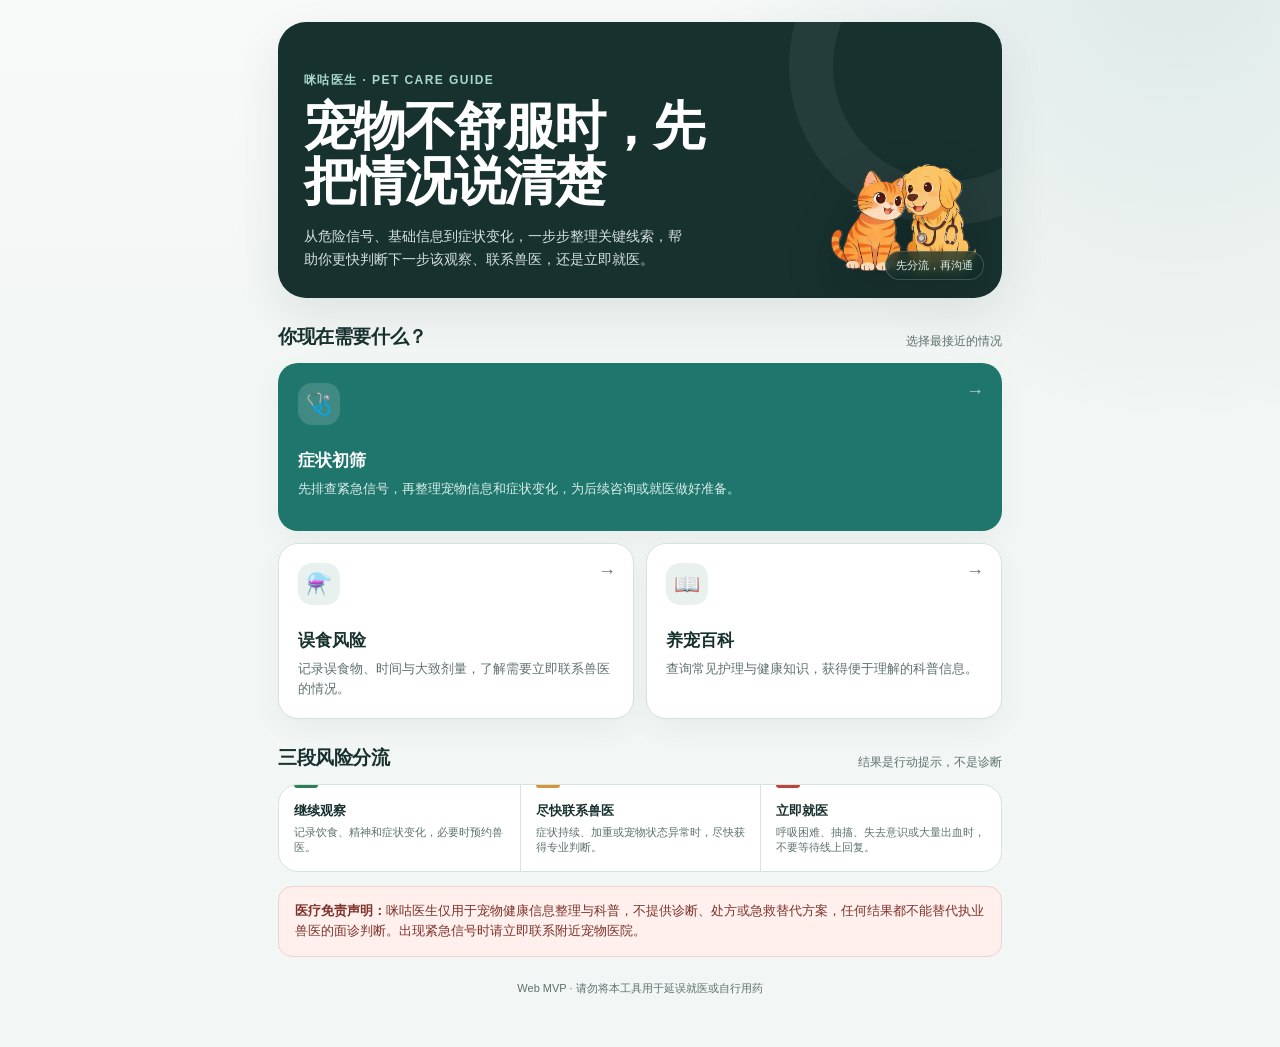
==== index.html @ e14e90c8 "feat: polish pet health web MVP" ====
<!doctype html>
<html lang="zh-CN">
<head>
  <meta charset="utf-8">
  <meta name="viewport" content="width=device-width, initial-scale=1, viewport-fit=cover">
  <meta name="theme-color" content="#17312f">
  <meta name="description" content="咪咕医生宠物健康 Web MVP：帮助宠物主人整理症状、识别危险信号并准备就医信息。">
  <title>咪咕医生｜宠物健康初筛助手</title>
  <link rel="stylesheet" href="assets/styles.css">
</head>
<body>
  <main class="app-shell">
    <section class="hero" aria-labelledby="home-title">
      <div class="hero-copy">
        <p class="eyebrow">咪咕医生 · PET CARE GUIDE</p>
        <h1 id="home-title">宠物不舒服时，先把情况说清楚</h1>
        <p class="hero-text">从危险信号、基础信息到症状变化，一步步整理关键线索，帮助你更快判断下一步该观察、联系兽医，还是立即就医。</p>
      </div>
      <img class="hero-visual" src="home.png" alt="戴着听诊器的宠物医生插画">
      <span class="hero-note">先分流，再沟通</span>
    </section>

    <section class="section-block" aria-labelledby="action-title">
      <div class="section-heading">
        <h2 id="action-title">你现在需要什么？</h2>
        <p>选择最接近的情况</p>
      </div>
      <div class="action-grid">
        <a class="action-card primary" href="consult.html">
          <span class="action-arrow" aria-hidden="true">→</span>
          <span class="action-icon" aria-hidden="true">🩺</span>
          <h3>症状初筛</h3>
          <p>先排查紧急信号，再整理宠物信息和症状变化，为后续咨询或就医做好准备。</p>
        </a>
        <a class="action-card" href="toxin.html">
          <span class="action-arrow" aria-hidden="true">→</span>
          <span class="action-icon" aria-hidden="true">⚗️</span>
          <h3>误食风险</h3>
          <p>记录误食物、时间与大致剂量，了解需要立即联系兽医的情况。</p>
        </a>
        <a class="action-card" href="wiki.html">
          <span class="action-arrow" aria-hidden="true">→</span>
          <span class="action-icon" aria-hidden="true">📖</span>
          <h3>养宠百科</h3>
          <p>查询常见护理与健康知识，获得便于理解的科普信息。</p>
        </a>
      </div>
    </section>

    <section class="section-block" aria-labelledby="triage-title">
      <div class="section-heading">
        <h2 id="triage-title">三段风险分流</h2>
        <p>结果是行动提示，不是诊断</p>
      </div>
      <div class="triage-ribbon">
        <div class="triage-state">
          <strong>继续观察</strong>
          <span>记录饮食、精神和症状变化，必要时预约兽医。</span>
        </div>
        <div class="triage-state">
          <strong>尽快联系兽医</strong>
          <span>症状持续、加重或宠物状态异常时，尽快获得专业判断。</span>
        </div>
        <div class="triage-state">
          <strong>立即就医</strong>
          <span>呼吸困难、抽搐、失去意识或大量出血时，不要等待线上回复。</span>
        </div>
      </div>
      <div class="safety-note" role="note">
        <strong>医疗免责声明：</strong>咪咕医生仅用于宠物健康信息整理与科普，不提供诊断、处方或急救替代方案，任何结果都不能替代执业兽医的面诊判断。出现紧急信号时请立即联系附近宠物医院。
      </div>
    </section>

    <p class="footer-note">Web MVP · 请勿将本工具用于延误就医或自行用药</p>
  </main>
</body>
</html>
---- assets/styles.css ----
:root {
  color-scheme: light;
  --canvas: #f2f6f4;
  --surface: #ffffff;
  --surface-muted: #e8f1ed;
  --ink: #17312f;
  --ink-soft: #5f716e;
  --line: #d7e2de;
  --brand: #1f766d;
  --brand-dark: #14574f;
  --brand-soft: #dcece7;
  --amber: #d79536;
  --amber-soft: #fff3dc;
  --danger: #bd4438;
  --danger-soft: #fff0ed;
  --success: #2f7c58;
  --success-soft: #eaf5ef;
  --shadow: 0 18px 48px rgba(23, 49, 47, 0.09);
  --radius-xl: 28px;
  --radius-lg: 20px;
  --radius-md: 14px;
  --safe-bottom: max(18px, env(safe-area-inset-bottom));
  font-family: Inter, ui-sans-serif, -apple-system, BlinkMacSystemFont, "PingFang SC",
    "Microsoft YaHei", sans-serif;
}

* {
  box-sizing: border-box;
}

html {
  background: var(--canvas);
  color: var(--ink);
  -webkit-text-size-adjust: 100%;
}

body {
  margin: 0;
  min-height: 100vh;
  background:
    radial-gradient(circle at 92% -6%, rgba(31, 118, 109, 0.13), transparent 30%),
    linear-gradient(180deg, #f8faf9 0, var(--canvas) 34%, var(--canvas) 100%);
}

button,
input,
select,
textarea {
  font: inherit;
}

button,
a {
  -webkit-tap-highlight-color: transparent;
}

a {
  color: inherit;
}

button:focus-visible,
a:focus-visible,
input:focus-visible,
select:focus-visible,
textarea:focus-visible {
  outline: 3px solid rgba(31, 118, 109, 0.25);
  outline-offset: 3px;
}

.app-shell {
  width: min(100%, 760px);
  min-height: 100vh;
  margin: 0 auto;
  padding: 22px 18px calc(32px + var(--safe-bottom));
}

.app-shell.with-composer {
  padding-bottom: 116px;
}

.topbar {
  min-height: 48px;
  display: flex;
  align-items: center;
  gap: 12px;
  margin-bottom: 22px;
}

.topbar-main {
  min-width: 0;
  flex: 1;
}

.topbar h1 {
  margin: 0;
  font-size: clamp(21px, 4.5vw, 28px);
  line-height: 1.15;
  letter-spacing: -0.02em;
}

.topbar p {
  margin: 4px 0 0;
  color: var(--ink-soft);
  font-size: 13px;
}

.back-link {
  width: 42px;
  height: 42px;
  flex: 0 0 auto;
  display: grid;
  place-items: center;
  border: 1px solid var(--line);
  border-radius: 50%;
  background: rgba(255, 255, 255, 0.82);
  color: var(--ink);
  text-decoration: none;
  font-size: 20px;
  box-shadow: 0 8px 20px rgba(23, 49, 47, 0.06);
}

.brand-mark {
  display: inline-flex;
  align-items: center;
  gap: 9px;
  font-weight: 800;
  color: var(--brand-dark);
}

.brand-mark::before {
  content: "M";
  width: 34px;
  height: 34px;
  display: grid;
  place-items: center;
  border-radius: 11px 11px 17px 11px;
  background: var(--brand);
  color: white;
  font-family: ui-serif, "Songti SC", serif;
  font-size: 18px;
  box-shadow: 0 9px 18px rgba(31, 118, 109, 0.22);
}

.hero {
  position: relative;
  overflow: hidden;
  display: grid;
  grid-template-columns: minmax(0, 1fr) 140px;
  gap: 14px;
  align-items: end;
  min-height: 276px;
  padding: 27px 26px;
  border-radius: var(--radius-xl);
  background: var(--ink);
  color: white;
  box-shadow: var(--shadow);
}

.hero::after {
  content: "";
  position: absolute;
  width: 230px;
  height: 230px;
  right: -105px;
  top: -115px;
  border-radius: 50%;
  border: 44px solid rgba(255, 255, 255, 0.055);
}

.hero-copy {
  position: relative;
  z-index: 1;
}

.eyebrow {
  margin: 0 0 10px;
  color: #a9d7cd;
  font-size: 12px;
  font-weight: 800;
  letter-spacing: 0.12em;
  text-transform: uppercase;
}

.hero h1 {
  max-width: 420px;
  margin: 0;
  font-family: ui-serif, "Songti SC", "STSong", serif;
  font-size: clamp(34px, 8vw, 52px);
  font-weight: 700;
  line-height: 1.06;
  letter-spacing: -0.04em;
}

.hero-text {
  max-width: 390px;
  margin: 16px 0 0;
  color: #d5e2df;
  font-size: 14px;
  line-height: 1.65;
}

.hero-visual {
  position: relative;
  z-index: 1;
  align-self: end;
  justify-self: end;
  width: min(145px, 34vw);
  filter: drop-shadow(0 18px 24px rgba(0, 0, 0, 0.18));
}

.hero-note {
  position: absolute;
  z-index: 2;
  right: 18px;
  bottom: 18px;
  padding: 6px 10px;
  border: 1px solid rgba(255, 255, 255, 0.19);
  border-radius: 999px;
  background: rgba(12, 43, 39, 0.72);
  color: #d9ebe6;
  font-size: 11px;
  backdrop-filter: blur(8px);
}

.section-block {
  margin-top: 26px;
}

.section-heading {
  display: flex;
  align-items: end;
  justify-content: space-between;
  gap: 16px;
  margin-bottom: 13px;
}

.section-heading h2 {
  margin: 0;
  font-size: 19px;
  letter-spacing: -0.02em;
}

.section-heading p {
  margin: 0;
  color: var(--ink-soft);
  font-size: 12px;
}

.action-grid {
  display: grid;
  grid-template-columns: repeat(2, minmax(0, 1fr));
  gap: 12px;
}

.action-card {
  position: relative;
  min-height: 154px;
  display: flex;
  flex-direction: column;
  padding: 19px;
  border: 1px solid var(--line);
  border-radius: var(--radius-lg);
  background: var(--surface);
  color: var(--ink);
  text-decoration: none;
  box-shadow: 0 10px 30px rgba(23, 49, 47, 0.045);
  transition: transform 180ms ease, border-color 180ms ease, box-shadow 180ms ease;
}

.action-card.primary {
  grid-column: 1 / -1;
  min-height: 168px;
  background: var(--brand);
  color: white;
  border-color: transparent;
}

.action-card:hover {
  transform: translateY(-3px);
  border-color: #a8c4bc;
  box-shadow: 0 17px 38px rgba(23, 49, 47, 0.09);
}

.action-icon {
  width: 42px;
  height: 42px;
  display: grid;
  place-items: center;
  margin-bottom: 24px;
  border-radius: 14px;
  background: var(--surface-muted);
  font-size: 21px;
}

.primary .action-icon {
  background: rgba(255, 255, 255, 0.15);
}

.action-card h3 {
  margin: 0;
  font-size: 17px;
}

.action-card p {
  margin: 7px 0 0;
  color: var(--ink-soft);
  font-size: 13px;
  line-height: 1.52;
}

.primary p {
  color: #dceee9;
}

.action-arrow {
  position: absolute;
  right: 17px;
  top: 17px;
  font-size: 18px;
  opacity: 0.66;
}

.triage-ribbon {
  display: grid;
  grid-template-columns: repeat(3, 1fr);
  overflow: hidden;
  border: 1px solid var(--line);
  border-radius: var(--radius-lg);
  background: var(--surface);
}

.triage-state {
  position: relative;
  padding: 17px 15px 16px;
}

.triage-state + .triage-state {
  border-left: 1px solid var(--line);
}

.triage-state::before {
  content: "";
  position: absolute;
  left: 15px;
  top: 0;
  width: 24px;
  height: 3px;
  border-radius: 0 0 3px 3px;
  background: var(--success);
}

.triage-state:nth-child(2)::before {
  background: var(--amber);
}

.triage-state:nth-child(3)::before {
  background: var(--danger);
}

.triage-state strong,
.triage-state span {
  display: block;
}

.triage-state strong {
  font-size: 13px;
}

.triage-state span {
  margin-top: 5px;
  color: var(--ink-soft);
  font-size: 11px;
  line-height: 1.4;
}

.safety-note,
.info-note,
.error-state {
  padding: 14px 16px;
  border-radius: var(--radius-md);
  font-size: 13px;
  line-height: 1.55;
}

.safety-note {
  margin-top: 14px;
  border: 1px solid #f0d1cc;
  background: var(--danger-soft);
  color: #7e322a;
}

.info-note {
  border: 1px solid #d2e4de;
  background: var(--brand-soft);
  color: var(--brand-dark);
}

.error-state {
  border: 1px solid #f0d1cc;
  background: var(--danger-soft);
  color: #7e322a;
}

.page-card {
  padding: 20px;
  border: 1px solid var(--line);
  border-radius: var(--radius-lg);
  background: var(--surface);
  box-shadow: 0 12px 34px rgba(23, 49, 47, 0.05);
}

.page-card + .page-card {
  margin-top: 14px;
}

.page-card h2,
.page-card h3 {
  margin: 0;
  letter-spacing: -0.01em;
}

.page-card h2 {
  font-size: 18px;
}

.page-card h3 {
  font-size: 16px;
}

.card-intro {
  margin: 7px 0 18px;
  color: var(--ink-soft);
  font-size: 13px;
  line-height: 1.55;
}

.stepper {
  display: grid;
  grid-template-columns: repeat(3, 1fr);
  gap: 8px;
  margin-bottom: 18px;
}

.step-item {
  padding: 10px 8px;
  border-radius: 12px;
  background: #e8eeec;
  color: var(--ink-soft);
  text-align: center;
  font-size: 12px;
  font-weight: 700;
}

.step-item.active {
  background: var(--brand);
  color: white;
}

.form-step[hidden] {
  display: none;
}

.field-grid {
  display: grid;
  grid-template-columns: repeat(2, minmax(0, 1fr));
  gap: 13px;
}

.field-grid .full {
  grid-column: 1 / -1;
}

.field {
  min-width: 0;
}

.field label,
.field legend {
  display: block;
  margin: 0 0 7px;
  color: var(--ink);
  font-size: 13px;
  font-weight: 700;
}

.field small {
  display: block;
  margin-top: 6px;
  color: var(--ink-soft);
  font-size: 11px;
}

.field input,
.field select,
.field textarea {
  width: 100%;
  min-height: 46px;
  padding: 11px 12px;
  border: 1px solid #c9d7d2;
  border-radius: 12px;
  background: #fbfcfc;
  color: var(--ink);
  outline: none;
  transition: border-color 150ms ease, box-shadow 150ms ease, background 150ms ease;
}

.field textarea {
  min-height: 92px;
  resize: vertical;
  line-height: 1.55;
}

.field input:focus,
.field select:focus,
.field textarea:focus {
  border-color: var(--brand);
  background: white;
  box-shadow: 0 0 0 4px rgba(31, 118, 109, 0.09);
}

.check-list {
  display: grid;
  gap: 9px;
}

.check-item {
  display: flex;
  align-items: flex-start;
  gap: 10px;
  padding: 11px 12px;
  border: 1px solid var(--line);
  border-radius: 12px;
  background: #fbfcfc;
  font-size: 13px;
  line-height: 1.45;
}

.check-item input {
  width: 18px;
  height: 18px;
  margin: 0;
  accent-color: var(--danger);
}

.button-row {
  display: flex;
  gap: 10px;
  margin-top: 18px;
}

.button,
.button-secondary,
.button-danger {
  min-height: 48px;
  display: inline-flex;
  align-items: center;
  justify-content: center;
  gap: 8px;
  padding: 12px 18px;
  border-radius: 13px;
  border: 0;
  font-weight: 800;
  text-decoration: none;
  cursor: pointer;
}

.button {
  flex: 1;
  background: var(--brand);
  color: white;
  box-shadow: 0 10px 24px rgba(31, 118, 109, 0.17);
}

.button:hover {
  background: var(--brand-dark);
}

.button-secondary {
  background: var(--surface-muted);
  color: var(--brand-dark);
}

.button-danger {
  width: 100%;
  background: var(--danger);
  color: white;
  box-shadow: 0 10px 24px rgba(189, 68, 56, 0.18);
}

.button:disabled,
.button-danger:disabled {
  cursor: not-allowed;
  opacity: 0.58;
  box-shadow: none;
}

.summary-list {
  display: grid;
  gap: 8px;
  margin: 14px 0 0;
}

.summary-row {
  display: grid;
  grid-template-columns: 86px 1fr;
  gap: 12px;
  padding-bottom: 8px;
  border-bottom: 1px solid #edf1ef;
  font-size: 13px;
}

.summary-row span:first-child {
  color: var(--ink-soft);
}

.chat-stack {
  display: flex;
  flex-direction: column;
  gap: 13px;
}

.message {
  max-width: min(86%, 610px);
  padding: 13px 15px;
  border-radius: 17px;
  font-size: 14px;
  line-height: 1.62;
  white-space: pre-wrap;
}

.message.user {
  align-self: flex-end;
  border-bottom-right-radius: 5px;
  background: var(--brand);
  color: white;
}

.message.ai {
  align-self: flex-start;
  border: 1px solid var(--line);
  border-bottom-left-radius: 5px;
  background: var(--surface);
  color: var(--ink);
}

.message.loading {
  color: var(--ink-soft);
}

.message.loading::after {
  content: "";
  animation: loading-dots 1.2s steps(3, end) infinite;
}

@keyframes loading-dots {
  0% { content: ""; }
  33% { content: "."; }
  66% { content: ".."; }
  100% { content: "..."; }
}

.question-form {
  align-self: stretch;
  padding: 18px;
  border: 1px solid var(--line);
  border-radius: var(--radius-lg);
  background: var(--surface);
}

.question-form .field + .field {
  margin-top: 13px;
}

.result-grid {
  display: grid;
  gap: 11px;
}

.result-card {
  padding: 15px 16px;
  border: 1px solid var(--line);
  border-radius: var(--radius-md);
  background: var(--surface);
  font-size: 14px;
  line-height: 1.58;
}

.result-card strong {
  display: block;
  margin-bottom: 4px;
}

.risk-high {
  border-color: #e9b6af;
  background: var(--danger-soft);
}

.risk-mid {
  border-color: #f1d39f;
  background: var(--amber-soft);
}

.risk-low {
  border-color: #b9dcc8;
  background: var(--success-soft);
}

.composer {
  position: fixed;
  z-index: 20;
  left: 50%;
  bottom: 0;
  width: min(100%, 760px);
  transform: translateX(-50%);
  display: flex;
  gap: 9px;
  padding: 12px 18px var(--safe-bottom);
  border-top: 1px solid rgba(215, 226, 222, 0.9);
  background: rgba(242, 246, 244, 0.92);
  backdrop-filter: blur(14px);
}

.composer input {
  flex: 1;
  min-width: 0;
  min-height: 48px;
  padding: 11px 15px;
  border: 1px solid #c7d5d0;
  border-radius: 15px;
  background: white;
  color: var(--ink);
  outline: none;
}

.composer button {
  min-width: 78px;
  min-height: 48px;
  border: 0;
  border-radius: 15px;
  background: var(--brand);
  color: white;
  font-weight: 800;
  cursor: pointer;
}

.quick-prompts {
  display: flex;
  flex-wrap: wrap;
  gap: 8px;
  margin-bottom: 15px;
}

.quick-prompt {
  padding: 8px 11px;
  border: 1px solid var(--line);
  border-radius: 999px;
  background: var(--surface);
  color: var(--brand-dark);
  font-size: 12px;
  cursor: pointer;
}

.emergency-panel {
  padding: 22px;
  border: 1px solid #e8b0a9;
  border-radius: var(--radius-xl);
  background: var(--danger-soft);
  color: #682c26;
  text-align: left;
}

.emergency-panel .signal {
  display: inline-flex;
  align-items: center;
  gap: 8px;
  padding: 7px 11px;
  border-radius: 999px;
  background: rgba(189, 68, 56, 0.1);
  color: var(--danger);
  font-size: 12px;
  font-weight: 800;
}

.emergency-panel h1 {
  margin: 15px 0 8px;
  font-family: ui-serif, "Songti SC", serif;
  font-size: clamp(28px, 7vw, 40px);
  line-height: 1.15;
}

.emergency-panel p {
  margin: 0;
  font-size: 14px;
  line-height: 1.65;
}

.symptom-list {
  display: grid;
  gap: 8px;
  margin: 18px 0;
}

.symptom-chip {
  padding: 10px 12px;
  border-radius: 11px;
  background: white;
  font-size: 13px;
  font-weight: 700;
}

.footer-note {
  margin: 23px 0 0;
  color: var(--ink-soft);
  text-align: center;
  font-size: 11px;
  line-height: 1.55;
}

.visually-hidden {
  position: absolute !important;
  width: 1px !important;
  height: 1px !important;
  padding: 0 !important;
  margin: -1px !important;
  overflow: hidden !important;
  clip: rect(0, 0, 0, 0) !important;
  white-space: nowrap !important;
  border: 0 !important;
}

@media (max-width: 560px) {
  .app-shell {
    padding-inline: 14px;
  }

  .hero {
    grid-template-columns: minmax(0, 1fr) 112px;
    min-height: 255px;
    padding: 23px 21px;
  }

  .hero-text {
    font-size: 13px;
  }

  .action-grid {
    grid-template-columns: 1fr;
  }

  .action-card.primary {
    grid-column: auto;
  }

  .action-card {
    min-height: 142px;
  }

  .triage-ribbon {
    grid-template-columns: 1fr;
  }

  .triage-state + .triage-state {
    border-top: 1px solid var(--line);
    border-left: 0;
  }

  .field-grid {
    grid-template-columns: 1fr;
  }

  .field-grid .full {
    grid-column: auto;
  }

  .button-row {
    flex-direction: column-reverse;
  }

  .button-secondary {
    width: 100%;
  }

  .summary-row {
    grid-template-columns: 74px 1fr;
  }
}

@media (prefers-reduced-motion: reduce) {
  *,
  *::before,
  *::after {
    scroll-behavior: auto !important;
    animation-duration: 0.01ms !important;
    animation-iteration-count: 1 !important;
    transition-duration: 0.01ms !important;
  }
}
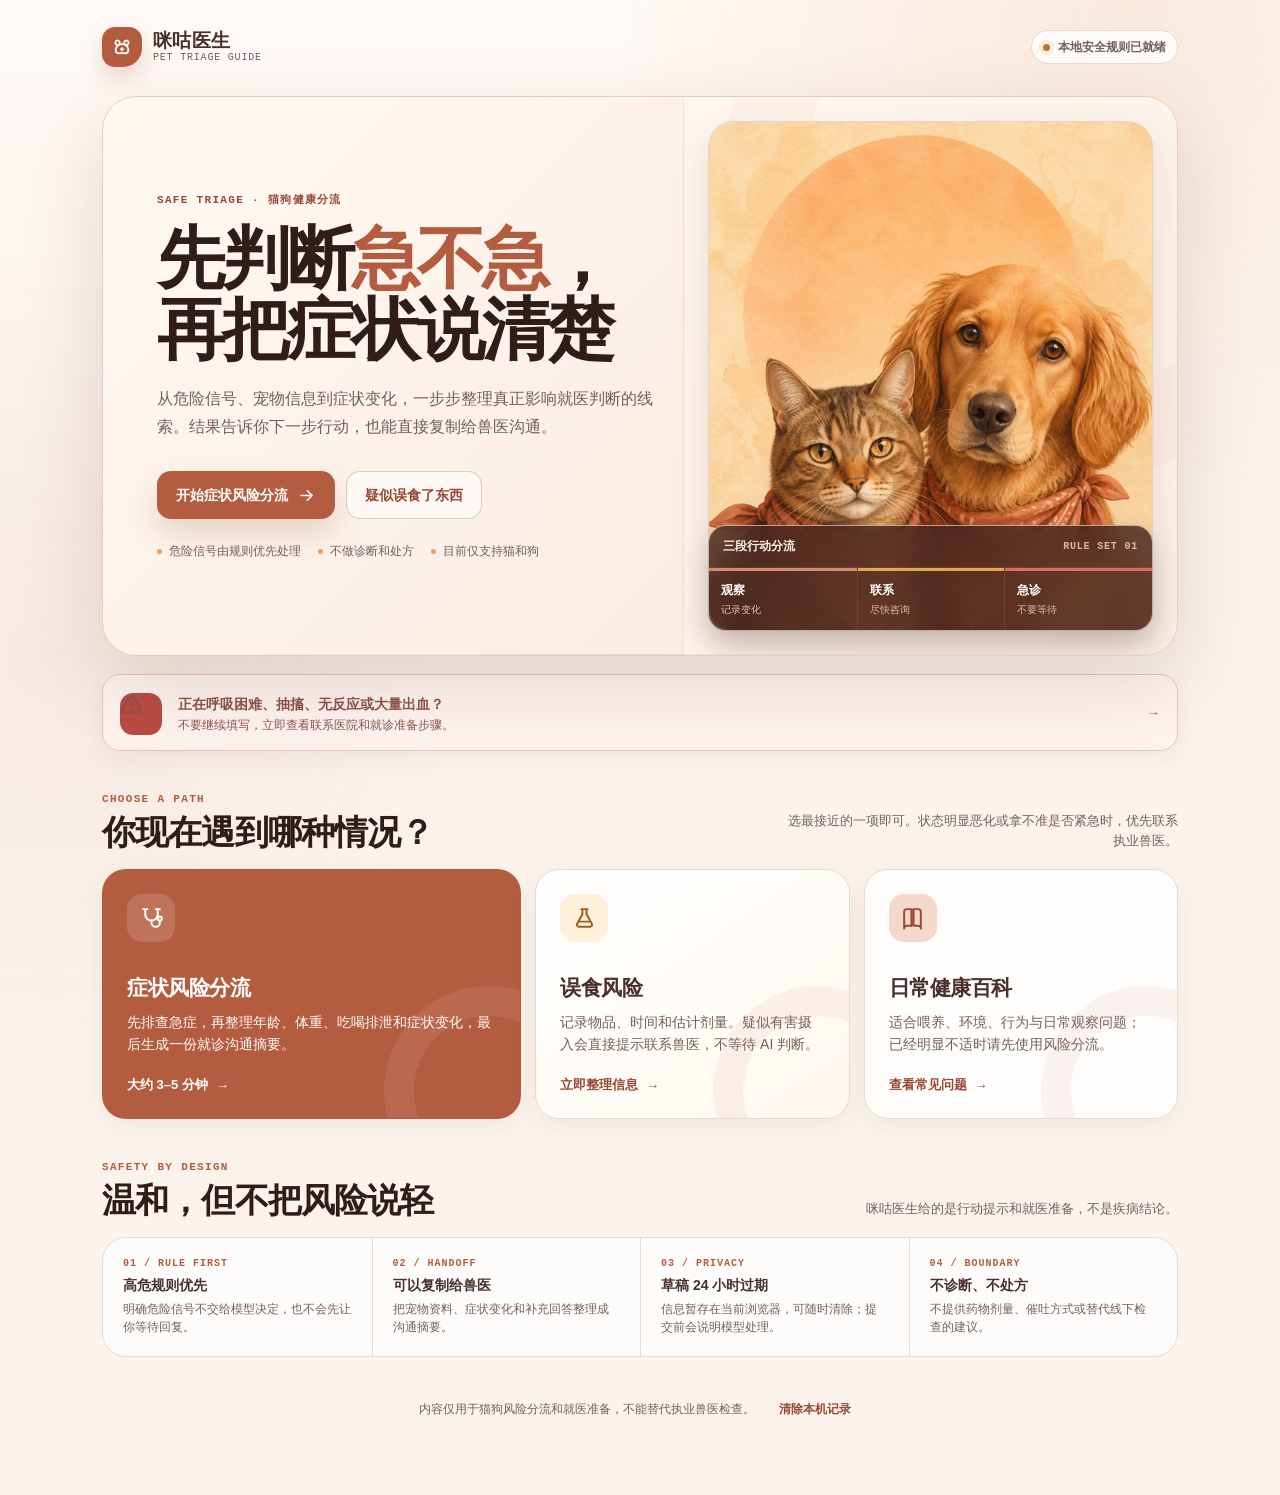
==== commit 8347dd73: "feat: 完善咪咕医生暖色分流体验" ====
--- a/index.html
+++ b/index.html
@@ -3,75 +3,131 @@
 <head>
   <meta charset="utf-8">
   <meta name="viewport" content="width=device-width, initial-scale=1, viewport-fit=cover">
-  <meta name="theme-color" content="#17312f">
-  <meta name="description" content="咪咕医生宠物健康 Web MVP：帮助宠物主人整理症状、识别危险信号并准备就医信息。">
-  <title>咪咕医生｜宠物健康初筛助手</title>
-  <link rel="stylesheet" href="assets/styles.css">
+  <meta name="theme-color" content="#fbf3ec">
+  <meta name="description" content="咪咕医生帮助猫狗主人先识别危险信号，再整理症状与误食信息，生成可复制给兽医的就诊沟通摘要。">
+  <title>咪咕医生｜宠物健康风险分流</title>
+  <link rel="icon" href="favicon.svg" type="image/svg+xml">
+  <link rel="stylesheet" href="assets/styles.css?v=20260828">
 </head>
 <body>
-  <main class="app-shell">
-    <section class="hero" aria-labelledby="home-title">
-      <div class="hero-copy">
-        <p class="eyebrow">咪咕医生 · PET CARE GUIDE</p>
-        <h1 id="home-title">宠物不舒服时，先把情况说清楚</h1>
-        <p class="hero-text">从危险信号、基础信息到症状变化，一步步整理关键线索，帮助你更快判断下一步该观察、联系兽医，还是立即就医。</p>
+  <main class="app-shell home-shell">
+    <header class="site-header">
+      <a class="wordmark" href="index.html" aria-label="咪咕医生首页">
+        <span class="brand-symbol" aria-hidden="true">
+          <svg viewBox="0 0 24 24" fill="none" stroke="currentColor" stroke-width="1.8" stroke-linecap="round" stroke-linejoin="round">
+            <path d="M7.2 10.2c-1.5-.6-2.2-2.2-1.6-3.5.5-1.2 1.8-1.7 3-.9 1.1.7 1.4 2.5.6 3.7"/>
+            <path d="M16.8 10.2c1.5-.6 2.2-2.2 1.6-3.5-.5-1.2-1.8-1.7-3-.9-1.1.7-1.4 2.5-.6 3.7"/>
+            <path d="M12 9.2c-3.4 0-6.4 2.5-6.4 5.5 0 2.1 1.6 3.6 3.7 3.6 1.1 0 1.8-.5 2.7-.5s1.6.5 2.7.5c2.1 0 3.7-1.5 3.7-3.6 0-3-3-5.5-6.4-5.5Z"/>
+            <path d="M12 13.1v2.2M10.9 14.2h2.2"/>
+          </svg>
+        </span>
+        <span class="wordmark-copy"><strong>咪咕医生</strong><span>PET TRIAGE GUIDE</span></span>
+      </a>
+      <span class="service-badge" data-service-status><span data-service-label>正在检查服务</span></span>
+    </header>
+
+    <section class="home-hero" aria-labelledby="home-title">
+      <div class="hero-content">
+        <p class="hero-kicker">SAFE TRIAGE · 猫狗健康分流</p>
+        <h1 class="hero-title" id="home-title">先判断<em>急不急</em>，再把症状说清楚</h1>
+        <p class="hero-lead">从危险信号、宠物信息到症状变化，一步步整理真正影响就医判断的线索。结果告诉你下一步行动，也能直接复制给兽医沟通。</p>
+        <div class="hero-actions">
+          <a class="button button-light" href="consult.html">
+            开始症状风险分流
+            <svg viewBox="0 0 24 24" fill="none" stroke="currentColor" stroke-width="2" stroke-linecap="round" stroke-linejoin="round" aria-hidden="true"><path d="M5 12h14M13 6l6 6-6 6"/></svg>
+          </a>
+          <a class="button-outline" href="toxin.html">疑似误食了东西</a>
+        </div>
+        <div class="hero-proof" aria-label="产品安全边界">
+          <span>危险信号由规则优先处理</span>
+          <span>不做诊断和处方</span>
+          <span>目前仅支持猫和狗</span>
+        </div>
       </div>
-      <img class="hero-visual" src="home.png" alt="戴着听诊器的宠物医生插画">
-      <span class="hero-note">先分流，再沟通</span>
+
+      <div class="hero-panel">
+        <figure class="hero-art">
+          <img class="hero-image" src="assets/pets-warm-v1.jpg" width="600" height="900" alt="暖色手绘风的猫和狗安静地并肩坐着">
+        </figure>
+        <div class="triage-scale">
+          <div class="triage-scale-title"><span>三段行动分流</span><span>RULE SET 01</span></div>
+          <div class="triage-levels">
+            <div class="triage-level"><strong>观察</strong><span>记录变化</span></div>
+            <div class="triage-level"><strong>联系</strong><span>尽快咨询</span></div>
+            <div class="triage-level"><strong>急诊</strong><span>不要等待</span></div>
+          </div>
+        </div>
+      </div>
     </section>
 
-    <section class="section-block" aria-labelledby="action-title">
+    <a class="emergency-shortcut" href="emergency.html?fresh=1">
+      <span class="emergency-shortcut-icon" aria-hidden="true">
+        <svg viewBox="0 0 24 24" fill="none" stroke="currentColor" stroke-width="2" stroke-linecap="round" stroke-linejoin="round"><path d="M12 8v5M12 17h.01"/><path d="M10.3 3.7 2.6 17a2 2 0 0 0 1.8 3h15.2a2 2 0 0 0 1.8-3L13.7 3.7a2 2 0 0 0-3.4 0Z"/></svg>
+      </span>
+      <span><strong>正在呼吸困难、抽搐、无反应或大量出血？</strong><span>不要继续填写，立即查看联系医院和就诊准备步骤。</span></span>
+      <span class="emergency-shortcut-arrow" aria-hidden="true">→</span>
+    </a>
+
+    <section class="section-block" aria-labelledby="route-title">
       <div class="section-heading">
-        <h2 id="action-title">你现在需要什么？</h2>
-        <p>选择最接近的情况</p>
+        <div class="section-heading-copy">
+          <p class="section-kicker">CHOOSE A PATH</p>
+          <h2 id="route-title">你现在遇到哪种情况？</h2>
+        </div>
+        <p>选最接近的一项即可。状态明显恶化或拿不准是否紧急时，优先联系执业兽医。</p>
       </div>
-      <div class="action-grid">
-        <a class="action-card primary" href="consult.html">
-          <span class="action-arrow" aria-hidden="true">→</span>
-          <span class="action-icon" aria-hidden="true">🩺</span>
-          <h3>症状初筛</h3>
-          <p>先排查紧急信号，再整理宠物信息和症状变化，为后续咨询或就医做好准备。</p>
+
+      <div class="route-grid">
+        <a class="route-card is-primary" href="consult.html">
+          <span class="route-icon" aria-hidden="true">
+            <svg viewBox="0 0 24 24" fill="none" stroke="currentColor" stroke-width="1.9" stroke-linecap="round" stroke-linejoin="round"><path d="M6 3v5a6 6 0 0 0 12 0V3M8 3h-4M20 3h-4"/><path d="M12 14v2a4 4 0 0 0 8 0v-1"/><circle cx="20" cy="12" r="2"/></svg>
+          </span>
+          <h3>症状风险分流</h3>
+          <p>先排查急症，再整理年龄、体重、吃喝排泄和症状变化，最后生成一份就诊沟通摘要。</p>
+          <span class="route-link">大约 3–5 分钟 <span aria-hidden="true">→</span></span>
         </a>
-        <a class="action-card" href="toxin.html">
-          <span class="action-arrow" aria-hidden="true">→</span>
-          <span class="action-icon" aria-hidden="true">⚗️</span>
+
+        <a class="route-card is-toxin" href="toxin.html">
+          <span class="route-icon" aria-hidden="true">
+            <svg viewBox="0 0 24 24" fill="none" stroke="currentColor" stroke-width="1.9" stroke-linecap="round" stroke-linejoin="round"><path d="M9 3h6M10 3v5l-5 9a2 2 0 0 0 1.8 3h10.4A2 2 0 0 0 19 17l-5-9V3"/><path d="M7.5 15h9"/></svg>
+          </span>
           <h3>误食风险</h3>
-          <p>记录误食物、时间与大致剂量，了解需要立即联系兽医的情况。</p>
+          <p>记录物品、时间和估计剂量。疑似有害摄入会直接提示联系兽医，不等待 AI 判断。</p>
+          <span class="route-link">立即整理信息 <span aria-hidden="true">→</span></span>
         </a>
-        <a class="action-card" href="wiki.html">
-          <span class="action-arrow" aria-hidden="true">→</span>
-          <span class="action-icon" aria-hidden="true">📖</span>
-          <h3>养宠百科</h3>
-          <p>查询常见护理与健康知识，获得便于理解的科普信息。</p>
+
+        <a class="route-card" href="wiki.html">
+          <span class="route-icon" aria-hidden="true">
+            <svg viewBox="0 0 24 24" fill="none" stroke="currentColor" stroke-width="1.9" stroke-linecap="round" stroke-linejoin="round"><path d="M4 5.5A2.5 2.5 0 0 1 6.5 3H11v16H6.5A2.5 2.5 0 0 0 4 21.5v-16ZM20 5.5A2.5 2.5 0 0 0 17.5 3H13v16h4.5a2.5 2.5 0 0 1 2.5 2.5v-16Z"/></svg>
+          </span>
+          <h3>日常健康百科</h3>
+          <p>适合喂养、环境、行为与日常观察问题；已经明显不适时请先使用风险分流。</p>
+          <span class="route-link">查看常见问题 <span aria-hidden="true">→</span></span>
         </a>
       </div>
     </section>
 
-    <section class="section-block" aria-labelledby="triage-title">
+    <section class="section-block" aria-labelledby="trust-title">
       <div class="section-heading">
-        <h2 id="triage-title">三段风险分流</h2>
-        <p>结果是行动提示，不是诊断</p>
+        <div class="section-heading-copy">
+          <p class="section-kicker">SAFETY BY DESIGN</p>
+          <h2 id="trust-title">温和，但不把风险说轻</h2>
+        </div>
+        <p>咪咕医生给的是行动提示和就医准备，不是疾病结论。</p>
       </div>
-      <div class="triage-ribbon">
-        <div class="triage-state">
-          <strong>继续观察</strong>
-          <span>记录饮食、精神和症状变化，必要时预约兽医。</span>
-        </div>
-        <div class="triage-state">
-          <strong>尽快联系兽医</strong>
-          <span>症状持续、加重或宠物状态异常时，尽快获得专业判断。</span>
-        </div>
-        <div class="triage-state">
-          <strong>立即就医</strong>
-          <span>呼吸困难、抽搐、失去意识或大量出血时，不要等待线上回复。</span>
-        </div>
-      </div>
-      <div class="safety-note" role="note">
-        <strong>医疗免责声明：</strong>咪咕医生仅用于宠物健康信息整理与科普，不提供诊断、处方或急救替代方案，任何结果都不能替代执业兽医的面诊判断。出现紧急信号时请立即联系附近宠物医院。
+      <div class="trust-grid">
+        <div class="trust-item"><span>01 / RULE FIRST</span><strong>高危规则优先</strong><p>明确危险信号不交给模型决定，也不会先让你等待回复。</p></div>
+        <div class="trust-item"><span>02 / HANDOFF</span><strong>可以复制给兽医</strong><p>把宠物资料、症状变化和补充回答整理成沟通摘要。</p></div>
+        <div class="trust-item"><span>03 / PRIVACY</span><strong>草稿 24 小时过期</strong><p>信息暂存在当前浏览器，可随时清除；提交前会说明模型处理。</p></div>
+        <div class="trust-item"><span>04 / BOUNDARY</span><strong>不诊断、不处方</strong><p>不提供药物剂量、催吐方式或替代线下检查的建议。</p></div>
       </div>
     </section>
 
-    <p class="footer-note">Web MVP · 请勿将本工具用于延误就医或自行用药</p>
+    <p class="footer-note">
+      <span>内容仅用于猫狗风险分流和就医准备，不能替代执业兽医检查。</span>
+      <button class="text-button" type="button" data-clear-health>清除本机记录</button>
+    </p>
   </main>
+  <script src="assets/app.js?v=20260828"></script>
 </body>
 </html>
--- a/assets/styles.css
+++ b/assets/styles.css
@@ -1,24 +1,35 @@
 :root {
   color-scheme: light;
-  --canvas: #f2f6f4;
-  --surface: #ffffff;
-  --surface-muted: #e8f1ed;
-  --ink: #17312f;
-  --ink-soft: #5f716e;
-  --line: #d7e2de;
-  --brand: #1f766d;
-  --brand-dark: #14574f;
-  --brand-soft: #dcece7;
-  --amber: #d79536;
-  --amber-soft: #fff3dc;
-  --danger: #bd4438;
-  --danger-soft: #fff0ed;
-  --success: #2f7c58;
-  --success-soft: #eaf5ef;
-  --shadow: 0 18px 48px rgba(23, 49, 47, 0.09);
-  --radius-xl: 28px;
-  --radius-lg: 20px;
-  --radius-md: 14px;
+  --canvas: #fbf3ec;
+  --canvas-deep: #f3e3d8;
+  --surface: #fffdfa;
+  --surface-subtle: #fff8f2;
+  --ink: #4a302b;
+  --ink-strong: #301c18;
+  --ink-soft: #755f58;
+  --ink-faint: #927d76;
+  --line: #ead9cd;
+  --line-strong: #d9bfae;
+  --brand: #b45c3f;
+  --brand-dark: #984832;
+  --brand-soft: #f4d8c9;
+  --brand-pale: #fcece2;
+  --apricot: #e9a05f;
+  --apricot-soft: #fff0dc;
+  --warning: #bd772f;
+  --warning-soft: #fff1dc;
+  --danger: #b94b43;
+  --danger-dark: #8f3631;
+  --danger-soft: #fff0eb;
+  --success: #9a654e;
+  --success-soft: #f6e8df;
+  --shadow-sm: 0 8px 24px rgba(92, 51, 38, 0.06);
+  --shadow-md: 0 18px 55px rgba(92, 51, 38, 0.105);
+  --shadow-lg: 0 28px 80px rgba(92, 51, 38, 0.16);
+  --radius-sm: 12px;
+  --radius-md: 16px;
+  --radius-lg: 24px;
+  --radius-xl: 34px;
   --safe-bottom: max(18px, env(safe-area-inset-bottom));
   font-family: Inter, ui-sans-serif, -apple-system, BlinkMacSystemFont, "PingFang SC",
     "Microsoft YaHei", sans-serif;
@@ -28,18 +39,39 @@
   box-sizing: border-box;
 }
 
+[hidden] {
+  display: none !important;
+}
+
 html {
+  min-width: 320px;
   background: var(--canvas);
   color: var(--ink);
   -webkit-text-size-adjust: 100%;
+  scroll-behavior: smooth;
 }
 
 body {
+  min-width: 320px;
+  min-height: 100vh;
   margin: 0;
-  min-height: 100vh;
   background:
-    radial-gradient(circle at 92% -6%, rgba(31, 118, 109, 0.13), transparent 30%),
-    linear-gradient(180deg, #f8faf9 0, var(--canvas) 34%, var(--canvas) 100%);
+    radial-gradient(circle at 88% 0%, rgba(224, 145, 96, 0.16), transparent 32rem),
+    radial-gradient(circle at 4% 44%, rgba(185, 75, 67, 0.055), transparent 26rem),
+    linear-gradient(180deg, #fffaf6 0, var(--canvas) 34%, var(--canvas) 100%);
+}
+
+body::before {
+  content: "";
+  position: fixed;
+  z-index: -1;
+  inset: 0;
+  pointer-events: none;
+  background-image:
+    linear-gradient(rgba(74, 48, 43, 0.018) 1px, transparent 1px),
+    linear-gradient(90deg, rgba(74, 48, 43, 0.018) 1px, transparent 1px);
+  background-size: 28px 28px;
+  mask-image: linear-gradient(to bottom, black, transparent 72%);
 }
 
 button,
@@ -50,8 +82,14 @@
 }
 
 button,
+a,
+label {
+  -webkit-tap-highlight-color: transparent;
+}
+
+button,
 a {
-  -webkit-tap-highlight-color: transparent;
+  touch-action: manipulation;
 }
 
 a {
@@ -62,555 +100,1176 @@
 a:focus-visible,
 input:focus-visible,
 select:focus-visible,
-textarea:focus-visible {
-  outline: 3px solid rgba(31, 118, 109, 0.25);
-  outline-offset: 3px;
+textarea:focus-visible,
+[tabindex="-1"]:focus-visible {
+  outline: 3px solid white;
+  outline-offset: 2px;
+  box-shadow: 0 0 0 5px var(--brand-dark);
+}
+
+::selection {
+  background: rgba(197, 105, 73, 0.24);
 }
 
 .app-shell {
-  width: min(100%, 760px);
+  width: min(100%, 860px);
   min-height: 100vh;
   margin: 0 auto;
-  padding: 22px 18px calc(32px + var(--safe-bottom));
+  padding: 20px 22px calc(44px + var(--safe-bottom));
+}
+
+.app-shell.home-shell {
+  width: min(100%, 1120px);
 }
 
 .app-shell.with-composer {
-  padding-bottom: 116px;
-}
-
-.topbar {
-  min-height: 48px;
+  padding-bottom: 130px;
+}
+
+.site-header {
+  min-height: 54px;
   display: flex;
   align-items: center;
-  gap: 12px;
+  justify-content: space-between;
+  gap: 18px;
   margin-bottom: 22px;
 }
 
-.topbar-main {
+.wordmark {
   min-width: 0;
-  flex: 1;
-}
-
-.topbar h1 {
-  margin: 0;
-  font-size: clamp(21px, 4.5vw, 28px);
-  line-height: 1.15;
-  letter-spacing: -0.02em;
-}
-
-.topbar p {
-  margin: 4px 0 0;
-  color: var(--ink-soft);
-  font-size: 13px;
-}
-
-.back-link {
-  width: 42px;
-  height: 42px;
-  flex: 0 0 auto;
-  display: grid;
-  place-items: center;
-  border: 1px solid var(--line);
-  border-radius: 50%;
-  background: rgba(255, 255, 255, 0.82);
+  display: inline-flex;
+  align-items: center;
+  gap: 11px;
   color: var(--ink);
   text-decoration: none;
-  font-size: 20px;
-  box-shadow: 0 8px 20px rgba(23, 49, 47, 0.06);
-}
-
-.brand-mark {
+}
+
+.brand-symbol {
+  width: 40px;
+  height: 40px;
+  flex: 0 0 auto;
+  display: grid;
+  place-items: center;
+  border-radius: 13px 13px 19px 13px;
+  background: var(--brand);
+  color: white;
+  box-shadow: 0 10px 22px rgba(152, 72, 50, 0.2);
+}
+
+.brand-symbol svg {
+  width: 24px;
+  height: 24px;
+}
+
+.wordmark-copy {
+  min-width: 0;
+  display: grid;
+  gap: 1px;
+}
+
+.wordmark-copy strong {
+  font-family: ui-serif, "Songti SC", "STSong", serif;
+  font-size: 19px;
+  line-height: 1.05;
+  letter-spacing: 0.02em;
+}
+
+.wordmark-copy span {
+  color: var(--ink-soft);
+  font-family: ui-monospace, "SFMono-Regular", Menlo, monospace;
+  font-size: 10px;
+  letter-spacing: 0.08em;
+}
+
+.service-badge {
+  min-height: 34px;
   display: inline-flex;
   align-items: center;
-  gap: 9px;
-  font-weight: 800;
-  color: var(--brand-dark);
-}
-
-.brand-mark::before {
-  content: "M";
-  width: 34px;
-  height: 34px;
-  display: grid;
-  place-items: center;
-  border-radius: 11px 11px 17px 11px;
-  background: var(--brand);
-  color: white;
-  font-family: ui-serif, "Songti SC", serif;
-  font-size: 18px;
-  box-shadow: 0 9px 18px rgba(31, 118, 109, 0.22);
-}
-
-.hero {
+  gap: 8px;
+  padding: 7px 11px;
+  border: 1px solid var(--line);
+  border-radius: 999px;
+  background: rgba(255, 255, 255, 0.78);
+  color: var(--ink-soft);
+  font-size: 12px;
+  font-weight: 700;
+  white-space: nowrap;
+  backdrop-filter: blur(12px);
+}
+
+.service-badge::before {
+  content: "";
+  width: 7px;
+  height: 7px;
+  border-radius: 50%;
+  background: var(--warning);
+  box-shadow: 0 0 0 4px rgba(200, 136, 47, 0.12);
+}
+
+.service-badge.is-online::before {
+  background: var(--success);
+  box-shadow: 0 0 0 4px rgba(154, 101, 78, 0.14);
+}
+
+.home-hero {
   position: relative;
+  isolation: isolate;
   overflow: hidden;
   display: grid;
-  grid-template-columns: minmax(0, 1fr) 140px;
-  gap: 14px;
-  align-items: end;
-  min-height: 276px;
-  padding: 27px 26px;
+  grid-template-columns: minmax(0, 1.08fr) minmax(340px, 0.92fr);
+  min-height: 560px;
+  border: 1px solid #e9cbbb;
   border-radius: var(--radius-xl);
-  background: var(--ink);
-  color: white;
-  box-shadow: var(--shadow);
-}
-
-.hero::after {
+  background: linear-gradient(135deg, #fff9f3 0%, #f8e7dc 100%);
+  color: var(--ink-strong);
+  box-shadow: var(--shadow-lg);
+}
+
+.home-hero::before {
   content: "";
   position: absolute;
-  width: 230px;
-  height: 230px;
-  right: -105px;
-  top: -115px;
+  z-index: -1;
+  width: 460px;
+  height: 460px;
+  right: -170px;
+  top: -230px;
+  border: 82px solid rgba(197, 105, 73, 0.055);
   border-radius: 50%;
-  border: 44px solid rgba(255, 255, 255, 0.055);
-}
-
-.hero-copy {
-  position: relative;
-  z-index: 1;
-}
-
-.eyebrow {
-  margin: 0 0 10px;
-  color: #a9d7cd;
-  font-size: 12px;
+}
+
+.home-hero::after {
+  content: "";
+  position: absolute;
+  z-index: -1;
+  inset: auto 0 0;
+  height: 1px;
+  background: linear-gradient(90deg, transparent, rgba(152, 72, 50, 0.14), transparent);
+}
+
+.hero-content {
+  display: flex;
+  flex-direction: column;
+  justify-content: center;
+  padding: 58px 28px 58px 54px;
+}
+
+.hero-kicker,
+.section-kicker,
+.card-kicker {
+  margin: 0;
+  font-family: ui-monospace, "SFMono-Regular", Menlo, monospace;
+  font-size: 11px;
   font-weight: 800;
   letter-spacing: 0.12em;
   text-transform: uppercase;
 }
 
-.hero h1 {
-  max-width: 420px;
+.hero-kicker {
+  color: var(--brand-dark);
+}
+
+.hero-title {
+  max-width: 610px;
+  margin: 17px 0 0;
+  font-family: ui-serif, "Songti SC", "STSong", serif;
+  font-size: clamp(42px, 5.8vw, 68px);
+  font-weight: 700;
+  line-height: 1.04;
+  letter-spacing: -0.045em;
+}
+
+.hero-title em {
+  color: var(--brand);
+  font-style: normal;
+}
+
+.hero-lead {
+  max-width: 560px;
+  margin: 20px 0 0;
+  color: var(--ink-soft);
+  font-size: 16px;
+  line-height: 1.75;
+}
+
+.hero-actions {
+  display: flex;
+  flex-wrap: wrap;
+  gap: 11px;
+  margin-top: 30px;
+}
+
+.hero-proof {
+  display: flex;
+  flex-wrap: wrap;
+  gap: 8px 17px;
+  margin-top: 24px;
+  color: var(--ink-soft);
+  font-size: 12px;
+}
+
+.hero-proof span {
+  display: inline-flex;
+  align-items: center;
+  gap: 7px;
+}
+
+.hero-proof span::before {
+  content: "";
+  width: 5px;
+  height: 5px;
+  border-radius: 50%;
+  background: var(--apricot);
+}
+
+.hero-panel {
+  position: relative;
+  min-width: 0;
+  display: flex;
+  flex-direction: column;
+  justify-content: flex-end;
+  padding: 24px;
+  border-left: 1px solid rgba(152, 72, 50, 0.12);
+  background: rgba(255, 251, 247, 0.38);
+}
+
+.hero-art {
+  position: absolute;
+  overflow: hidden;
+  inset: 24px;
   margin: 0;
-  font-family: ui-serif, "Songti SC", "STSong", serif;
-  font-size: clamp(34px, 8vw, 52px);
-  font-weight: 700;
-  line-height: 1.06;
-  letter-spacing: -0.04em;
-}
-
-.hero-text {
-  max-width: 390px;
-  margin: 16px 0 0;
-  color: #d5e2df;
-  font-size: 14px;
-  line-height: 1.65;
-}
-
-.hero-visual {
+  border: 1px solid rgba(152, 72, 50, 0.15);
+  border-radius: 26px;
+  background: #f7e8d8;
+  box-shadow: 0 18px 38px rgba(112, 59, 40, 0.14);
+}
+
+.hero-image {
+  width: 100%;
+  height: 100%;
+  display: block;
+  object-fit: cover;
+  object-position: center 52%;
+}
+
+.triage-scale {
   position: relative;
-  z-index: 1;
-  align-self: end;
-  justify-self: end;
-  width: min(145px, 34vw);
-  filter: drop-shadow(0 18px 24px rgba(0, 0, 0, 0.18));
-}
-
-.hero-note {
-  position: absolute;
   z-index: 2;
-  right: 18px;
-  bottom: 18px;
-  padding: 6px 10px;
-  border: 1px solid rgba(255, 255, 255, 0.19);
-  border-radius: 999px;
-  background: rgba(12, 43, 39, 0.72);
-  color: #d9ebe6;
-  font-size: 11px;
-  backdrop-filter: blur(8px);
-}
-
-.section-block {
-  margin-top: 26px;
-}
-
-.section-heading {
-  display: flex;
-  align-items: end;
+  margin-top: auto;
+  overflow: hidden;
+  border: 1px solid rgba(255, 255, 255, 0.56);
+  border-radius: 18px;
+  background: rgba(69, 38, 31, 0.82);
+  color: white;
+  backdrop-filter: blur(14px);
+  box-shadow: 0 12px 28px rgba(61, 31, 24, 0.2);
+}
+
+.triage-scale-title {
+  display: flex;
+  align-items: center;
   justify-content: space-between;
-  gap: 16px;
-  margin-bottom: 13px;
-}
-
-.section-heading h2 {
-  margin: 0;
-  font-size: 19px;
-  letter-spacing: -0.02em;
-}
-
-.section-heading p {
-  margin: 0;
-  color: var(--ink-soft);
+  gap: 10px;
+  padding: 12px 14px;
+  border-bottom: 1px solid rgba(255, 255, 255, 0.08);
+  color: #fff1e7;
   font-size: 12px;
-}
-
-.action-grid {
-  display: grid;
-  grid-template-columns: repeat(2, minmax(0, 1fr));
-  gap: 12px;
-}
-
-.action-card {
+  font-weight: 800;
+}
+
+.triage-scale-title span:last-child {
+  color: #d9b9aa;
+  font-family: ui-monospace, "SFMono-Regular", Menlo, monospace;
+  font-size: 10px;
+  letter-spacing: 0.08em;
+}
+
+.triage-levels {
+  display: grid;
+  grid-template-columns: repeat(3, 1fr);
+}
+
+.triage-level {
   position: relative;
-  min-height: 154px;
-  display: flex;
-  flex-direction: column;
-  padding: 19px;
-  border: 1px solid var(--line);
-  border-radius: var(--radius-lg);
-  background: var(--surface);
-  color: var(--ink);
-  text-decoration: none;
-  box-shadow: 0 10px 30px rgba(23, 49, 47, 0.045);
-  transition: transform 180ms ease, border-color 180ms ease, box-shadow 180ms ease;
-}
-
-.action-card.primary {
-  grid-column: 1 / -1;
-  min-height: 168px;
-  background: var(--brand);
-  color: white;
-  border-color: transparent;
-}
-
-.action-card:hover {
-  transform: translateY(-3px);
-  border-color: #a8c4bc;
-  box-shadow: 0 17px 38px rgba(23, 49, 47, 0.09);
-}
-
-.action-icon {
-  width: 42px;
-  height: 42px;
-  display: grid;
-  place-items: center;
-  margin-bottom: 24px;
-  border-radius: 14px;
-  background: var(--surface-muted);
-  font-size: 21px;
-}
-
-.primary .action-icon {
-  background: rgba(255, 255, 255, 0.15);
-}
-
-.action-card h3 {
-  margin: 0;
-  font-size: 17px;
-}
-
-.action-card p {
-  margin: 7px 0 0;
-  color: var(--ink-soft);
-  font-size: 13px;
-  line-height: 1.52;
-}
-
-.primary p {
-  color: #dceee9;
-}
-
-.action-arrow {
-  position: absolute;
-  right: 17px;
-  top: 17px;
-  font-size: 18px;
-  opacity: 0.66;
-}
-
-.triage-ribbon {
-  display: grid;
-  grid-template-columns: repeat(3, 1fr);
-  overflow: hidden;
-  border: 1px solid var(--line);
-  border-radius: var(--radius-lg);
-  background: var(--surface);
-}
-
-.triage-state {
-  position: relative;
-  padding: 17px 15px 16px;
-}
-
-.triage-state + .triage-state {
-  border-left: 1px solid var(--line);
-}
-
-.triage-state::before {
+  min-width: 0;
+  padding: 14px 12px 13px;
+}
+
+.triage-level + .triage-level {
+  border-left: 1px solid rgba(255, 255, 255, 0.08);
+}
+
+.triage-level::before {
   content: "";
   position: absolute;
-  left: 15px;
-  top: 0;
-  width: 24px;
+  inset: 0 0 auto;
   height: 3px;
-  border-radius: 0 0 3px 3px;
-  background: var(--success);
-}
-
-.triage-state:nth-child(2)::before {
-  background: var(--amber);
-}
-
-.triage-state:nth-child(3)::before {
-  background: var(--danger);
-}
-
-.triage-state strong,
-.triage-state span {
+  background: #d28b6d;
+}
+
+.triage-level:nth-child(2)::before {
+  background: #e2a84c;
+}
+
+.triage-level:nth-child(3)::before {
+  background: #dd6b60;
+}
+
+.triage-level strong,
+.triage-level span {
   display: block;
 }
 
-.triage-state strong {
-  font-size: 13px;
-}
-
-.triage-state span {
-  margin-top: 5px;
-  color: var(--ink-soft);
-  font-size: 11px;
+.triage-level strong {
+  color: white;
+  font-size: 12px;
+}
+
+.triage-level span {
+  margin-top: 4px;
+  color: #ddc1b4;
+  font-size: 10px;
   line-height: 1.4;
-}
-
-.safety-note,
-.info-note,
-.error-state {
-  padding: 14px 16px;
-  border-radius: var(--radius-md);
-  font-size: 13px;
-  line-height: 1.55;
-}
-
-.safety-note {
-  margin-top: 14px;
-  border: 1px solid #f0d1cc;
-  background: var(--danger-soft);
-  color: #7e322a;
-}
-
-.info-note {
-  border: 1px solid #d2e4de;
-  background: var(--brand-soft);
-  color: var(--brand-dark);
-}
-
-.error-state {
-  border: 1px solid #f0d1cc;
-  background: var(--danger-soft);
-  color: #7e322a;
-}
-
-.page-card {
-  padding: 20px;
-  border: 1px solid var(--line);
-  border-radius: var(--radius-lg);
-  background: var(--surface);
-  box-shadow: 0 12px 34px rgba(23, 49, 47, 0.05);
-}
-
-.page-card + .page-card {
-  margin-top: 14px;
-}
-
-.page-card h2,
-.page-card h3 {
-  margin: 0;
-  letter-spacing: -0.01em;
-}
-
-.page-card h2 {
-  font-size: 18px;
-}
-
-.page-card h3 {
-  font-size: 16px;
-}
-
-.card-intro {
-  margin: 7px 0 18px;
-  color: var(--ink-soft);
-  font-size: 13px;
-  line-height: 1.55;
-}
-
-.stepper {
-  display: grid;
-  grid-template-columns: repeat(3, 1fr);
-  gap: 8px;
-  margin-bottom: 18px;
-}
-
-.step-item {
-  padding: 10px 8px;
-  border-radius: 12px;
-  background: #e8eeec;
-  color: var(--ink-soft);
-  text-align: center;
-  font-size: 12px;
-  font-weight: 700;
-}
-
-.step-item.active {
-  background: var(--brand);
-  color: white;
-}
-
-.form-step[hidden] {
-  display: none;
-}
-
-.field-grid {
-  display: grid;
-  grid-template-columns: repeat(2, minmax(0, 1fr));
-  gap: 13px;
-}
-
-.field-grid .full {
-  grid-column: 1 / -1;
-}
-
-.field {
-  min-width: 0;
-}
-
-.field label,
-.field legend {
-  display: block;
-  margin: 0 0 7px;
-  color: var(--ink);
-  font-size: 13px;
-  font-weight: 700;
-}
-
-.field small {
-  display: block;
-  margin-top: 6px;
-  color: var(--ink-soft);
-  font-size: 11px;
-}
-
-.field input,
-.field select,
-.field textarea {
-  width: 100%;
-  min-height: 46px;
-  padding: 11px 12px;
-  border: 1px solid #c9d7d2;
-  border-radius: 12px;
-  background: #fbfcfc;
-  color: var(--ink);
-  outline: none;
-  transition: border-color 150ms ease, box-shadow 150ms ease, background 150ms ease;
-}
-
-.field textarea {
-  min-height: 92px;
-  resize: vertical;
-  line-height: 1.55;
-}
-
-.field input:focus,
-.field select:focus,
-.field textarea:focus {
-  border-color: var(--brand);
-  background: white;
-  box-shadow: 0 0 0 4px rgba(31, 118, 109, 0.09);
-}
-
-.check-list {
-  display: grid;
-  gap: 9px;
-}
-
-.check-item {
-  display: flex;
-  align-items: flex-start;
-  gap: 10px;
-  padding: 11px 12px;
-  border: 1px solid var(--line);
-  border-radius: 12px;
-  background: #fbfcfc;
-  font-size: 13px;
-  line-height: 1.45;
-}
-
-.check-item input {
-  width: 18px;
-  height: 18px;
-  margin: 0;
-  accent-color: var(--danger);
-}
-
-.button-row {
-  display: flex;
-  gap: 10px;
-  margin-top: 18px;
 }
 
 .button,
 .button-secondary,
-.button-danger {
+.button-outline,
+.button-danger,
+.button-quiet {
   min-height: 48px;
   display: inline-flex;
   align-items: center;
   justify-content: center;
+  gap: 9px;
+  padding: 12px 18px;
+  border: 1px solid transparent;
+  border-radius: 14px;
+  font-size: 14px;
+  font-weight: 800;
+  line-height: 1.2;
+  text-align: center;
+  text-decoration: none;
+  cursor: pointer;
+  transition: transform 170ms ease, background 170ms ease, border-color 170ms ease, box-shadow 170ms ease;
+}
+
+.button {
+  background: var(--brand);
+  color: white;
+  box-shadow: 0 12px 26px rgba(152, 72, 50, 0.2);
+}
+
+.button:hover {
+  background: var(--brand-dark);
+  transform: translateY(-1px);
+}
+
+.button-light {
+  background: var(--brand);
+  color: white;
+  box-shadow: 0 14px 30px rgba(152, 72, 50, 0.2);
+}
+
+.button-light:hover {
+  background: var(--brand-dark);
+}
+
+.button-secondary {
+  border-color: var(--line);
+  background: var(--surface);
+  color: var(--ink);
+}
+
+.button-outline {
+  border-color: rgba(152, 72, 50, 0.28);
+  background: rgba(255, 253, 250, 0.7);
+  color: var(--brand-dark);
+}
+
+.button-outline:hover {
+  background: white;
+}
+
+.button-danger {
+  background: var(--danger);
+  color: white;
+  box-shadow: 0 12px 26px rgba(189, 73, 63, 0.2);
+}
+
+.button-danger:hover {
+  background: var(--danger-dark);
+  transform: translateY(-1px);
+}
+
+.button-quiet {
+  border-color: var(--line);
+  background: transparent;
+  color: var(--ink-soft);
+}
+
+.button svg,
+.button-secondary svg,
+.button-outline svg,
+.button-danger svg {
+  width: 19px;
+  height: 19px;
+}
+
+.button:disabled,
+.button-secondary:disabled,
+.button-danger:disabled,
+.button-outline:disabled,
+.button-quiet:disabled {
+  cursor: not-allowed;
+  opacity: 0.56;
+  transform: none;
+  box-shadow: none;
+}
+
+.emergency-shortcut {
+  display: grid;
+  grid-template-columns: auto minmax(0, 1fr) auto;
+  align-items: center;
+  gap: 16px;
+  margin-top: 18px;
+  padding: 15px 17px;
+  border: 1px solid #edc2bc;
+  border-radius: 18px;
+  background: rgba(255, 244, 241, 0.9);
+  color: #70322d;
+  text-decoration: none;
+  box-shadow: var(--shadow-sm);
+  transition: transform 170ms ease, border-color 170ms ease;
+}
+
+.emergency-shortcut:hover {
+  border-color: #dc9a92;
+  transform: translateY(-1px);
+}
+
+.emergency-shortcut-icon {
+  width: 42px;
+  height: 42px;
+  display: grid;
+  place-items: center;
+  border-radius: 13px;
+  background: var(--danger);
+  color: white;
+}
+
+.emergency-shortcut-icon svg {
+  width: 23px;
+  height: 23px;
+}
+
+.emergency-shortcut strong,
+.emergency-shortcut span {
+  display: block;
+}
+
+.emergency-shortcut strong {
+  font-size: 14px;
+}
+
+.emergency-shortcut span {
+  margin-top: 3px;
+  color: #8f514b;
+  font-size: 12px;
+  line-height: 1.45;
+}
+
+.emergency-shortcut-arrow {
+  color: var(--danger);
+  font-size: 20px;
+}
+
+.section-block {
+  margin-top: 42px;
+}
+
+.section-heading {
+  display: flex;
+  align-items: end;
+  justify-content: space-between;
+  gap: 22px;
+  margin-bottom: 17px;
+}
+
+.section-heading-copy {
+  min-width: 0;
+}
+
+.section-kicker {
+  color: var(--brand);
+}
+
+.section-heading h2 {
+  margin: 8px 0 0;
+  color: var(--ink-strong);
+  font-family: ui-serif, "Songti SC", "STSong", serif;
+  font-size: clamp(25px, 3vw, 34px);
+  line-height: 1.15;
+  letter-spacing: -0.025em;
+}
+
+.section-heading > p {
+  max-width: 390px;
+  margin: 0;
+  color: var(--ink-soft);
+  font-size: 13px;
+  line-height: 1.6;
+  text-align: right;
+}
+
+.route-grid {
+  display: grid;
+  grid-template-columns: 1.2fr 0.9fr 0.9fr;
+  gap: 14px;
+}
+
+.route-card {
+  position: relative;
+  min-height: 250px;
+  overflow: hidden;
+  display: flex;
+  flex-direction: column;
+  padding: 24px;
+  border: 1px solid var(--line);
+  border-radius: var(--radius-lg);
+  background: rgba(255, 255, 255, 0.86);
+  color: var(--ink);
+  text-decoration: none;
+  box-shadow: var(--shadow-sm);
+  transition: transform 180ms ease, box-shadow 180ms ease, border-color 180ms ease;
+}
+
+.route-card:hover {
+  border-color: var(--line-strong);
+  transform: translateY(-3px);
+  box-shadow: var(--shadow-md);
+}
+
+.route-card.is-primary {
+  border-color: transparent;
+  background: var(--brand);
+  color: white;
+}
+
+.route-card.is-toxin {
+  background: linear-gradient(145deg, white, #fff8ef);
+}
+
+.route-card::after {
+  content: "";
+  position: absolute;
+  width: 150px;
+  height: 150px;
+  right: -74px;
+  bottom: -78px;
+  border: 30px solid rgba(197, 105, 73, 0.07);
+  border-radius: 50%;
+}
+
+.route-card.is-primary::after {
+  border-color: rgba(255, 255, 255, 0.08);
+}
+
+.route-icon {
+  width: 48px;
+  height: 48px;
+  display: grid;
+  place-items: center;
+  border-radius: 15px;
+  background: var(--brand-soft);
+  color: var(--brand-dark);
+}
+
+.route-card.is-primary .route-icon {
+  background: rgba(255, 255, 255, 0.14);
+  color: white;
+}
+
+.route-card.is-toxin .route-icon {
+  background: var(--apricot-soft);
+  color: #9b5d22;
+}
+
+.route-icon svg {
+  width: 25px;
+  height: 25px;
+}
+
+.route-card h3 {
+  margin: auto 0 0;
+  font-size: 21px;
+  letter-spacing: -0.02em;
+}
+
+.route-card p {
+  margin: 9px 0 0;
+  color: var(--ink-soft);
+  font-size: 14px;
+  line-height: 1.62;
+}
+
+.route-card.is-primary p {
+  color: #fffdfa;
+}
+
+.route-link {
+  display: inline-flex;
+  align-items: center;
   gap: 8px;
-  padding: 12px 18px;
-  border-radius: 13px;
+  margin-top: 20px;
+  color: var(--brand-dark);
+  font-size: 13px;
+  font-weight: 800;
+}
+
+.route-card.is-primary .route-link {
+  color: white;
+}
+
+.trust-grid {
+  display: grid;
+  grid-template-columns: repeat(4, minmax(0, 1fr));
+  overflow: hidden;
+  border: 1px solid var(--line);
+  border-radius: var(--radius-lg);
+  background: rgba(255, 255, 255, 0.78);
+}
+
+.trust-item {
+  min-width: 0;
+  padding: 20px;
+}
+
+.trust-item + .trust-item {
+  border-left: 1px solid var(--line);
+}
+
+.trust-item span {
+  display: block;
+  color: var(--brand);
+  font-family: ui-monospace, "SFMono-Regular", Menlo, monospace;
+  font-size: 10px;
+  font-weight: 800;
+  letter-spacing: 0.1em;
+}
+
+.trust-item strong {
+  display: block;
+  margin-top: 8px;
+  font-size: 14px;
+}
+
+.trust-item p {
+  margin: 5px 0 0;
+  color: var(--ink-soft);
+  font-size: 12px;
+  line-height: 1.5;
+}
+
+.page-header {
+  display: grid;
+  grid-template-columns: auto minmax(0, 1fr) auto;
+  align-items: center;
+  gap: 14px;
+  margin-bottom: 24px;
+}
+
+.back-link {
+  width: 44px;
+  height: 44px;
+  display: grid;
+  place-items: center;
+  border: 1px solid var(--line);
+  border-radius: 14px;
+  background: rgba(255, 255, 255, 0.84);
+  color: var(--ink);
+  text-decoration: none;
+  box-shadow: var(--shadow-sm);
+}
+
+.back-link svg {
+  width: 21px;
+  height: 21px;
+}
+
+.page-title {
+  min-width: 0;
+}
+
+.page-title h1 {
+  margin: 0;
+  color: var(--ink-strong);
+  font-family: ui-serif, "Songti SC", "STSong", serif;
+  font-size: clamp(25px, 4vw, 34px);
+  line-height: 1.08;
+  letter-spacing: -0.025em;
+}
+
+.page-title p {
+  margin: 5px 0 0;
+  color: var(--ink-soft);
+  font-size: 13px;
+}
+
+.page-actions {
+  display: flex;
+  align-items: center;
+  gap: 8px;
+}
+
+.text-button {
+  min-height: 44px;
+  display: inline-flex;
+  align-items: center;
+  justify-content: center;
+  padding: 9px 11px;
   border: 0;
+  border-radius: 10px;
+  background: transparent;
+  color: var(--brand-dark);
+  font-size: 12px;
   font-weight: 800;
   text-decoration: none;
   cursor: pointer;
 }
 
-.button {
-  flex: 1;
+.text-button:hover {
+  background: var(--brand-soft);
+}
+
+.stepper-shell {
+  margin-bottom: 18px;
+  padding: 15px 16px;
+  border: 1px solid var(--line);
+  border-radius: 18px;
+  background: rgba(255, 255, 255, 0.74);
+}
+
+.stepper-meta {
+  display: flex;
+  align-items: center;
+  justify-content: space-between;
+  gap: 12px;
+  margin-bottom: 11px;
+  color: var(--ink-soft);
+  font-size: 12px;
+}
+
+.stepper-meta strong {
+  color: var(--ink);
+}
+
+.progress-track {
+  height: 5px;
+  overflow: hidden;
+  border-radius: 999px;
+  background: #f0ddd2;
+}
+
+.progress-bar {
+  width: 33.333%;
+  height: 100%;
+  border-radius: inherit;
+  background: linear-gradient(90deg, var(--brand), #dc8b6d);
+  transition: width 260ms ease;
+}
+
+.stepper {
+  display: grid;
+  grid-template-columns: repeat(3, 1fr);
+  gap: 6px;
+  margin-top: 12px;
+}
+
+.step-item {
+  min-width: 0;
+  display: flex;
+  align-items: center;
+  gap: 7px;
+  padding: 6px;
+  border-radius: 10px;
+  color: var(--ink-soft);
+  font-size: 12px;
+  font-weight: 700;
+}
+
+.step-item::before {
+  content: attr(data-step-label);
+  width: 24px;
+  height: 24px;
+  flex: 0 0 auto;
+  display: grid;
+  place-items: center;
+  border-radius: 8px;
+  background: #f2e2d8;
+  color: var(--ink-soft);
+  font-family: ui-monospace, "SFMono-Regular", Menlo, monospace;
+  font-size: 10px;
+}
+
+.step-item.active {
+  background: var(--brand-pale);
+  color: var(--brand-dark);
+}
+
+.step-item.active::before {
   background: var(--brand);
   color: white;
-  box-shadow: 0 10px 24px rgba(31, 118, 109, 0.17);
-}
-
-.button:hover {
-  background: var(--brand-dark);
-}
-
-.button-secondary {
-  background: var(--surface-muted);
+}
+
+.page-card,
+.case-card,
+.result-panel {
+  border: 1px solid var(--line);
+  border-radius: var(--radius-lg);
+  background: rgba(255, 255, 255, 0.91);
+  box-shadow: var(--shadow-sm);
+}
+
+.page-card {
+  padding: 26px;
+}
+
+.page-card + .page-card {
+  margin-top: 14px;
+}
+
+.page-card-head {
+  display: flex;
+  align-items: flex-start;
+  justify-content: space-between;
+  gap: 18px;
+  margin-bottom: 22px;
+}
+
+.page-card h2,
+.page-card h3 {
+  margin: 0;
+  color: var(--ink-strong);
+  letter-spacing: -0.015em;
+}
+
+.page-card h2 {
+  font-size: 21px;
+}
+
+.page-card h3 {
+  font-size: 17px;
+}
+
+.card-intro {
+  margin: 7px 0 0;
+  color: var(--ink-soft);
+  font-size: 14px;
+  line-height: 1.6;
+}
+
+.card-kicker {
+  margin-bottom: 8px;
+  color: var(--brand);
+}
+
+.signal-list {
+  display: grid;
+  grid-template-columns: repeat(2, minmax(0, 1fr));
+  gap: 10px;
+}
+
+.signal-card,
+.choice-card,
+.check-item {
+  position: relative;
+  min-width: 0;
+  display: flex;
+  align-items: flex-start;
+  gap: 11px;
+  padding: 14px;
+  border: 1px solid var(--line);
+  border-radius: 14px;
+  background: var(--surface-subtle);
+  color: var(--ink);
+  font-size: 14px;
+  line-height: 1.48;
+  cursor: pointer;
+  transition: border-color 150ms ease, background 150ms ease, transform 150ms ease;
+}
+
+.signal-card:hover,
+.choice-card:hover,
+.check-item:hover {
+  border-color: var(--line-strong);
+  background: white;
+}
+
+.signal-card:has(input:checked) {
+  border-color: #df9b92;
+  background: var(--danger-soft);
+  color: #6c302b;
+}
+
+.choice-card:has(input:checked),
+.check-item:has(input:checked) {
+  border-color: #d49a7c;
+  background: var(--brand-pale);
+}
+
+.signal-card input,
+.choice-card input,
+.check-item input {
+  width: 20px;
+  height: 20px;
+  flex: 0 0 auto;
+  margin: 0;
+  accent-color: var(--brand);
+}
+
+.signal-card input {
+  accent-color: var(--danger);
+}
+
+.signal-card strong,
+.choice-card strong {
+  display: block;
+  font-size: 14px;
+}
+
+.signal-card small,
+.choice-card small {
+  display: block;
+  margin-top: 3px;
+  color: var(--ink-soft);
+  font-size: 12px;
+  line-height: 1.45;
+}
+
+.choice-stack {
+  display: grid;
+  gap: 9px;
+  margin-top: 14px;
+}
+
+.field-grid {
+  display: grid;
+  grid-template-columns: repeat(2, minmax(0, 1fr));
+  gap: 15px;
+}
+
+.field-grid .full {
+  grid-column: 1 / -1;
+}
+
+.field {
+  min-width: 0;
+}
+
+.field label,
+.field legend {
+  display: block;
+  margin: 0 0 8px;
+  color: var(--ink);
+  font-size: 14px;
+  font-weight: 800;
+}
+
+.field small {
+  display: block;
+  margin-top: 7px;
+  color: var(--ink-soft);
+  font-size: 12px;
+  line-height: 1.45;
+}
+
+.field input,
+.field select,
+.field textarea,
+.question-form input {
+  width: 100%;
+  min-height: 49px;
+  padding: 12px 13px;
+  border: 1px solid #dcc5b7;
+  border-radius: 13px;
+  background: #fffaf6;
+  color: var(--ink);
+  outline: none;
+  transition: border-color 150ms ease, box-shadow 150ms ease, background 150ms ease;
+}
+
+.field textarea {
+  min-height: 104px;
+  resize: vertical;
+  line-height: 1.6;
+}
+
+.field input:focus,
+.field select:focus,
+.field textarea:focus,
+.question-form input:focus {
+  border-color: var(--brand);
+  background: white;
+  outline: 2px solid var(--brand-dark);
+  outline-offset: 2px;
+  box-shadow: 0 0 0 4px rgba(197, 105, 73, 0.1);
+}
+
+.field input:disabled,
+.field select:disabled,
+.field textarea:disabled {
+  background: #f2e8e1;
+  color: var(--ink-faint);
+}
+
+.inline-check {
+  display: flex;
+  align-items: center;
+  gap: 8px;
+  margin-top: 9px;
+  color: var(--ink-soft);
+  font-size: 13px;
+  cursor: pointer;
+}
+
+.inline-check input {
+  width: 18px;
+  height: 18px;
+  margin: 0;
+  accent-color: var(--brand);
+}
+
+.field label.inline-check {
+  display: flex;
+  align-items: center;
+  gap: 8px;
+  margin-top: 9px;
+  margin-bottom: 0;
+  color: var(--ink-soft);
+  font-size: 13px;
+  font-weight: 600;
+}
+
+.field label.inline-check input {
+  width: 18px;
+  height: 18px;
+  min-height: 18px;
+  flex: 0 0 18px;
+  margin: 0;
+  padding: 0;
+}
+
+.button-row {
+  display: flex;
+  align-items: stretch;
+  gap: 10px;
+  margin-top: 22px;
+}
+
+.button-row .button,
+.button-row .button-danger {
+  flex: 1;
+}
+
+.button-row .button-secondary,
+.button-row .button-quiet {
+  flex: 0 0 auto;
+}
+
+.info-note,
+.safety-note,
+.error-state,
+.privacy-note,
+.offline-note {
+  padding: 15px 16px;
+  border-radius: 14px;
+  font-size: 13px;
+  line-height: 1.62;
+}
+
+.info-note {
+  border: 1px solid #e2c4b3;
+  background: var(--brand-pale);
   color: var(--brand-dark);
 }
 
-.button-danger {
-  width: 100%;
-  background: var(--danger);
-  color: white;
-  box-shadow: 0 10px 24px rgba(189, 68, 56, 0.18);
-}
-
-.button:disabled,
-.button-danger:disabled {
-  cursor: not-allowed;
-  opacity: 0.58;
-  box-shadow: none;
+.safety-note {
+  border: 1px solid #efc9c3;
+  background: var(--danger-soft);
+  color: #74332d;
+}
+
+.error-state {
+  display: grid;
+  gap: 8px;
+  margin-top: 12px;
+  border: 1px solid #e8b7b0;
+  background: var(--danger-soft);
+  color: #74332d;
+}
+
+.privacy-note {
+  border: 1px solid #ead6b8;
+  background: #fffaf1;
+  color: #6c5130;
+}
+
+.offline-note {
+  border: 1px solid #ebd6ad;
+  background: var(--warning-soft);
+  color: #6f4b1d;
+}
+
+.privacy-consent {
+  display: flex;
+  align-items: flex-start;
+  gap: 11px;
+  margin-top: 12px;
+  padding: 13px 14px;
+  border: 1px solid #e5d3b7;
+  border-radius: 13px;
+  background: white;
+  color: #59472f;
+  font-size: 13px;
+  line-height: 1.55;
+  cursor: pointer;
+}
+
+.privacy-consent input {
+  width: 19px;
+  height: 19px;
+  flex: 0 0 auto;
+  margin: 1px 0 0;
+  accent-color: var(--brand);
 }
 
 .summary-list {
   display: grid;
-  gap: 8px;
-  margin: 14px 0 0;
+  gap: 0;
+  margin-top: 14px;
+  border-top: 1px solid rgba(197, 105, 73, 0.16);
 }
 
 .summary-row {
   display: grid;
-  grid-template-columns: 86px 1fr;
-  gap: 12px;
-  padding-bottom: 8px;
-  border-bottom: 1px solid #edf1ef;
+  grid-template-columns: 112px 1fr;
+  gap: 16px;
+  padding: 10px 0;
+  border-bottom: 1px solid rgba(197, 105, 73, 0.12);
   font-size: 13px;
+  line-height: 1.5;
 }
 
 .summary-row span:first-child {
   color: var(--ink-soft);
+}
+
+.chat-intro {
+  display: flex;
+  align-items: flex-start;
+  justify-content: space-between;
+  gap: 16px;
+  margin-bottom: 18px;
 }
 
 .chat-stack {
@@ -620,11 +1279,11 @@
 }
 
 .message {
-  max-width: min(86%, 610px);
-  padding: 13px 15px;
+  max-width: min(88%, 650px);
+  padding: 14px 16px;
   border-radius: 17px;
   font-size: 14px;
-  line-height: 1.62;
+  line-height: 1.65;
   white-space: pre-wrap;
 }
 
@@ -641,6 +1300,15 @@
   border-bottom-left-radius: 5px;
   background: var(--surface);
   color: var(--ink);
+  box-shadow: var(--shadow-sm);
+}
+
+.message.system {
+  max-width: 100%;
+  align-self: stretch;
+  border: 1px solid #e7d3ad;
+  background: var(--warning-soft);
+  color: #6a491d;
 }
 
 .message.loading {
@@ -661,80 +1329,318 @@
 
 .question-form {
   align-self: stretch;
-  padding: 18px;
+  padding: 22px;
   border: 1px solid var(--line);
   border-radius: var(--radius-lg);
   background: var(--surface);
+  box-shadow: var(--shadow-sm);
+}
+
+.question-form-header {
+  margin-bottom: 17px;
+}
+
+.question-form-header strong {
+  display: block;
+  font-size: 17px;
+}
+
+.question-form-header span {
+  display: block;
+  margin-top: 4px;
+  color: var(--ink-soft);
+  font-size: 13px;
 }
 
 .question-form .field + .field {
-  margin-top: 13px;
-}
-
-.result-grid {
-  display: grid;
-  gap: 11px;
-}
-
-.result-card {
-  padding: 15px 16px;
-  border: 1px solid var(--line);
-  border-radius: var(--radius-md);
-  background: var(--surface);
+  margin-top: 15px;
+}
+
+.question-form .button {
+  width: 100%;
+  margin-top: 18px;
+}
+
+.case-card {
+  overflow: hidden;
+}
+
+.case-card-head {
+  display: flex;
+  align-items: center;
+  justify-content: space-between;
+  gap: 14px;
+  padding: 16px 18px;
+  border-bottom: 1px solid var(--line);
+  background: var(--surface-subtle);
+}
+
+.case-card-title {
+  display: flex;
+  align-items: center;
+  gap: 10px;
+}
+
+.case-card-title span:first-child {
+  width: 34px;
+  height: 34px;
+  display: grid;
+  place-items: center;
+  border-radius: 11px;
+  background: var(--brand-soft);
+  color: var(--brand-dark);
+}
+
+.case-card-title svg {
+  width: 20px;
+  height: 20px;
+}
+
+.case-card-title strong,
+.case-card-title small {
+  display: block;
+}
+
+.case-card-title strong {
+  font-size: 15px;
+}
+
+.case-card-title small {
+  margin-top: 2px;
+  color: var(--ink-soft);
+  font-family: ui-monospace, "SFMono-Regular", Menlo, monospace;
+  font-size: 10px;
+}
+
+.case-card-body {
+  padding: 18px;
+  color: var(--ink);
+  font-size: 13px;
+  line-height: 1.7;
+  white-space: pre-wrap;
+}
+
+.result-panel {
+  overflow: hidden;
+}
+
+.risk-hero {
+  position: relative;
+  padding: 25px 24px 23px 31px;
+  border-bottom: 1px solid var(--line);
+}
+
+.risk-hero::before {
+  content: "";
+  position: absolute;
+  inset: 0 auto 0 0;
+  width: 6px;
+  background: var(--warning);
+}
+
+.risk-hero.risk-high {
+  background: var(--danger-soft);
+}
+
+.risk-hero.risk-high::before {
+  background: var(--danger);
+}
+
+.risk-hero.risk-mid {
+  background: var(--warning-soft);
+}
+
+.risk-hero.risk-low {
+  background: var(--success-soft);
+}
+
+.risk-hero.risk-low::before {
+  background: var(--success);
+}
+
+.risk-label {
+  display: inline-flex;
+  align-items: center;
+  gap: 7px;
+  padding: 6px 9px;
+  border-radius: 999px;
+  background: rgba(255, 255, 255, 0.72);
+  color: var(--ink-soft);
+  font-family: ui-monospace, "SFMono-Regular", Menlo, monospace;
+  font-size: 10px;
+  font-weight: 800;
+  letter-spacing: 0.06em;
+}
+
+.risk-label::before {
+  content: "";
+  width: 7px;
+  height: 7px;
+  border-radius: 50%;
+  background: currentColor;
+}
+
+.risk-hero h2 {
+  margin: 13px 0 0;
+  color: var(--ink-strong);
+  font-family: ui-serif, "Songti SC", "STSong", serif;
+  font-size: clamp(26px, 4vw, 36px);
+  line-height: 1.18;
+}
+
+.risk-hero p {
+  max-width: 690px;
+  margin: 9px 0 0;
+  color: var(--ink-soft);
+  font-size: 14px;
+  line-height: 1.65;
+  white-space: pre-wrap;
+}
+
+.result-body {
+  display: grid;
+  grid-template-columns: 1.15fr 0.85fr;
+}
+
+.result-section {
+  padding: 22px;
+}
+
+.result-section + .result-section {
+  border-left: 1px solid var(--line);
+}
+
+.result-section h3 {
+  margin: 0 0 11px;
+  font-size: 16px;
+}
+
+.result-section p {
+  margin: 0;
+  color: var(--ink-soft);
+  font-size: 14px;
+  line-height: 1.72;
+  white-space: pre-wrap;
+}
+
+.action-list {
+  display: grid;
+  gap: 12px;
+  margin: 0;
+  padding: 0;
+  counter-reset: action;
+  list-style: none;
+}
+
+.action-list li {
+  display: grid;
+  grid-template-columns: 27px 1fr;
+  gap: 10px;
+  counter-increment: action;
+  color: var(--ink);
   font-size: 14px;
   line-height: 1.58;
 }
 
-.result-card strong {
-  display: block;
-  margin-bottom: 4px;
-}
-
-.risk-high {
-  border-color: #e9b6af;
-  background: var(--danger-soft);
-}
-
-.risk-mid {
-  border-color: #f1d39f;
-  background: var(--amber-soft);
-}
-
-.risk-low {
-  border-color: #b9dcc8;
-  background: var(--success-soft);
+.action-list li::before {
+  content: counter(action);
+  width: 27px;
+  height: 27px;
+  display: grid;
+  place-items: center;
+  border-radius: 9px;
+  background: var(--brand-soft);
+  color: var(--brand-dark);
+  font-family: ui-monospace, "SFMono-Regular", Menlo, monospace;
+  font-size: 11px;
+  font-weight: 800;
+}
+
+.result-actions {
+  display: flex;
+  flex-wrap: wrap;
+  gap: 10px;
+  padding: 17px 20px;
+  border-top: 1px solid var(--line);
+  background: var(--surface-subtle);
+}
+
+.result-actions .button,
+.result-actions .button-secondary,
+.result-actions .button-danger {
+  flex: 1 1 180px;
+}
+
+.quick-prompts {
+  display: flex;
+  flex-wrap: wrap;
+  gap: 9px;
+  margin: 0 0 17px;
+}
+
+.quick-prompt {
+  min-height: 44px;
+  padding: 10px 14px;
+  border: 1px solid var(--line);
+  border-radius: 999px;
+  background: rgba(255, 255, 255, 0.88);
+  color: var(--brand-dark);
+  font-size: 13px;
+  font-weight: 750;
+  cursor: pointer;
+  transition: transform 150ms ease, border-color 150ms ease, background 150ms ease;
+}
+
+.quick-prompt:hover {
+  border-color: #d79a7b;
+  background: var(--brand-pale);
+  transform: translateY(-1px);
+}
+
+.quick-prompt:disabled {
+  cursor: not-allowed;
+  opacity: 0.56;
+  transform: none;
 }
 
 .composer {
   position: fixed;
-  z-index: 20;
+  z-index: 30;
   left: 50%;
   bottom: 0;
-  width: min(100%, 760px);
+  width: min(100%, 860px);
   transform: translateX(-50%);
   display: flex;
   gap: 9px;
-  padding: 12px 18px var(--safe-bottom);
-  border-top: 1px solid rgba(215, 226, 222, 0.9);
-  background: rgba(242, 246, 244, 0.92);
-  backdrop-filter: blur(14px);
+  padding: 12px 22px var(--safe-bottom);
+  border-top: 1px solid rgba(218, 190, 174, 0.9);
+  background: rgba(251, 243, 236, 0.92);
+  backdrop-filter: blur(18px);
 }
 
 .composer input {
   flex: 1;
   min-width: 0;
-  min-height: 48px;
-  padding: 11px 15px;
-  border: 1px solid #c7d5d0;
+  min-height: 50px;
+  padding: 12px 15px;
+  border: 1px solid #dcc4b5;
   border-radius: 15px;
   background: white;
   color: var(--ink);
   outline: none;
+  box-shadow: var(--shadow-sm);
+}
+
+.composer input:focus {
+  border-color: var(--brand);
+  outline: 2px solid var(--brand-dark);
+  outline-offset: 2px;
+  box-shadow: 0 0 0 4px rgba(197, 105, 73, 0.1);
 }
 
 .composer button {
-  min-width: 78px;
-  min-height: 48px;
+  min-width: 86px;
+  min-height: 50px;
   border: 0;
   border-radius: 15px;
   background: var(--brand);
@@ -743,77 +1649,210 @@
   cursor: pointer;
 }
 
-.quick-prompts {
-  display: flex;
-  flex-wrap: wrap;
-  gap: 8px;
-  margin-bottom: 15px;
-}
-
-.quick-prompt {
-  padding: 8px 11px;
-  border: 1px solid var(--line);
-  border-radius: 999px;
-  background: var(--surface);
-  color: var(--brand-dark);
-  font-size: 12px;
-  cursor: pointer;
+.composer button:disabled,
+.composer input:disabled {
+  cursor: not-allowed;
+  opacity: 0.58;
 }
 
 .emergency-panel {
-  padding: 22px;
-  border: 1px solid #e8b0a9;
+  position: relative;
+  overflow: hidden;
+  padding: 34px;
+  border: 1px solid #e4a49b;
   border-radius: var(--radius-xl);
-  background: var(--danger-soft);
-  color: #682c26;
-  text-align: left;
-}
-
-.emergency-panel .signal {
+  background: linear-gradient(145deg, #fff5f2, #ffe8e3);
+  color: #662d28;
+  box-shadow: 0 24px 64px rgba(147, 55, 47, 0.13);
+}
+
+.emergency-panel::after {
+  content: "!";
+  position: absolute;
+  right: 22px;
+  top: -28px;
+  color: rgba(189, 73, 63, 0.07);
+  font-family: ui-serif, Georgia, serif;
+  font-size: 220px;
+  font-weight: 800;
+  line-height: 1;
+  pointer-events: none;
+}
+
+.emergency-panel > * {
+  position: relative;
+  z-index: 1;
+}
+
+.emergency-signal {
   display: inline-flex;
   align-items: center;
   gap: 8px;
-  padding: 7px 11px;
+  padding: 7px 10px;
   border-radius: 999px;
-  background: rgba(189, 68, 56, 0.1);
-  color: var(--danger);
+  background: rgba(189, 73, 63, 0.1);
+  color: var(--danger-dark);
+  font-family: ui-monospace, "SFMono-Regular", Menlo, monospace;
+  font-size: 10px;
+  font-weight: 800;
+  letter-spacing: 0.08em;
+}
+
+.emergency-signal::before {
+  content: "";
+  width: 8px;
+  height: 8px;
+  border-radius: 50%;
+  background: var(--danger);
+  box-shadow: 0 0 0 5px rgba(189, 73, 63, 0.1);
+}
+
+.emergency-panel h1,
+.emergency-panel h2 {
+  max-width: 650px;
+  margin: 18px 0 0;
+  font-family: ui-serif, "Songti SC", "STSong", serif;
+  font-size: clamp(34px, 6vw, 52px);
+  line-height: 1.08;
+  letter-spacing: -0.035em;
+}
+
+.emergency-panel > p {
+  max-width: 660px;
+  margin: 13px 0 0;
+  color: #86504a;
+  font-size: 15px;
+  line-height: 1.7;
+}
+
+.emergency-actions {
+  display: flex;
+  flex-wrap: wrap;
+  gap: 10px;
+  margin-top: 24px;
+}
+
+.emergency-actions .button-danger,
+.emergency-actions .button-secondary {
+  flex: 1 1 220px;
+}
+
+.symptom-list {
+  display: grid;
+  grid-template-columns: repeat(2, minmax(0, 1fr));
+  gap: 9px;
+  margin-top: 18px;
+}
+
+.symptom-chip {
+  display: flex;
+  align-items: flex-start;
+  gap: 9px;
+  padding: 12px 13px;
+  border: 1px solid rgba(189, 73, 63, 0.14);
+  border-radius: 12px;
+  background: rgba(255, 255, 255, 0.7);
+  font-size: 13px;
+  font-weight: 700;
+  line-height: 1.5;
+}
+
+.symptom-chip::before {
+  content: "";
+  width: 7px;
+  height: 7px;
+  flex: 0 0 auto;
+  margin-top: 6px;
+  border-radius: 50%;
+  background: var(--danger);
+}
+
+.action-timeline {
+  display: grid;
+  gap: 0;
+  margin: 0;
+  padding: 0;
+  list-style: none;
+}
+
+.timeline-item {
+  position: relative;
+  display: grid;
+  grid-template-columns: 42px 1fr;
+  gap: 13px;
+  padding-bottom: 22px;
+}
+
+.timeline-item:last-child {
+  padding-bottom: 0;
+}
+
+.timeline-item::after {
+  content: "";
+  position: absolute;
+  width: 1px;
+  left: 20px;
+  top: 42px;
+  bottom: 0;
+  background: var(--line);
+}
+
+.timeline-item:last-child::after {
+  display: none;
+}
+
+.timeline-index {
+  width: 42px;
+  height: 42px;
+  display: grid;
+  place-items: center;
+  border-radius: 13px;
+  background: var(--brand-soft);
+  color: var(--brand-dark);
+  font-family: ui-monospace, "SFMono-Regular", Menlo, monospace;
   font-size: 12px;
   font-weight: 800;
 }
 
-.emergency-panel h1 {
-  margin: 15px 0 8px;
-  font-family: ui-serif, "Songti SC", serif;
-  font-size: clamp(28px, 7vw, 40px);
-  line-height: 1.15;
-}
-
-.emergency-panel p {
-  margin: 0;
-  font-size: 14px;
-  line-height: 1.65;
-}
-
-.symptom-list {
-  display: grid;
-  gap: 8px;
-  margin: 18px 0;
-}
-
-.symptom-chip {
-  padding: 10px 12px;
-  border-radius: 11px;
-  background: white;
+.timeline-item:first-child .timeline-index {
+  background: var(--danger);
+  color: white;
+}
+
+.timeline-content strong {
+  display: block;
+  margin-top: 1px;
+  font-size: 15px;
+}
+
+.timeline-content p {
+  margin: 5px 0 0;
+  color: var(--ink-soft);
   font-size: 13px;
-  font-weight: 700;
+  line-height: 1.62;
 }
 
 .footer-note {
-  margin: 23px 0 0;
+  display: flex;
+  align-items: center;
+  justify-content: center;
+  flex-wrap: wrap;
+  gap: 7px 13px;
+  margin: 30px 0 0;
   color: var(--ink-soft);
   text-align: center;
-  font-size: 11px;
+  font-size: 12px;
   line-height: 1.55;
+}
+
+.footer-note button {
+  color: var(--brand-dark);
+}
+
+.divider-dot::before {
+  content: "·";
+  margin-right: 13px;
+  color: var(--line-strong);
 }
 
 .visually-hidden {
@@ -828,43 +1867,198 @@
   border: 0 !important;
 }
 
-@media (max-width: 560px) {
-  .app-shell {
-    padding-inline: 14px;
-  }
-
-  .hero {
-    grid-template-columns: minmax(0, 1fr) 112px;
-    min-height: 255px;
-    padding: 23px 21px;
-  }
-
-  .hero-text {
-    font-size: 13px;
-  }
-
-  .action-grid {
-    grid-template-columns: 1fr;
-  }
-
-  .action-card.primary {
-    grid-column: auto;
-  }
-
-  .action-card {
-    min-height: 142px;
-  }
-
-  .triage-ribbon {
-    grid-template-columns: 1fr;
-  }
-
-  .triage-state + .triage-state {
+@media (max-width: 900px) {
+  .home-hero {
+    grid-template-columns: minmax(0, 1fr) 300px;
+  }
+
+  .hero-content {
+    padding-left: 40px;
+  }
+
+  .route-grid {
+    grid-template-columns: 1fr 1fr;
+  }
+
+  .route-card.is-primary {
+    grid-column: 1 / -1;
+    min-height: 220px;
+  }
+
+  .trust-grid {
+    grid-template-columns: repeat(2, minmax(0, 1fr));
+  }
+
+  .trust-item:nth-child(3) {
     border-top: 1px solid var(--line);
     border-left: 0;
   }
 
-  .field-grid {
+  .trust-item:nth-child(4) {
+    border-top: 1px solid var(--line);
+  }
+}
+
+@media (max-width: 700px) {
+  .app-shell,
+  .app-shell.home-shell {
+    padding: 14px 14px calc(34px + var(--safe-bottom));
+  }
+
+  .app-shell.with-composer {
+    padding-bottom: 120px;
+  }
+
+  .site-header {
+    min-height: 48px;
+    margin-bottom: 14px;
+  }
+
+  .service-badge {
+    min-height: 32px;
+    padding-inline: 9px;
+    font-size: 11px;
+  }
+
+  .wordmark-copy span {
+    display: none;
+  }
+
+  .home-hero {
+    min-height: 0;
+    display: block;
+  }
+
+  .hero-content {
+    position: relative;
+    z-index: 2;
+    min-height: 0;
+    justify-content: flex-start;
+    padding: 34px 24px 26px;
+  }
+
+  .hero-title {
+    max-width: 440px;
+    font-size: clamp(38px, 12vw, 54px);
+  }
+
+  .hero-lead {
+    max-width: 440px;
+    font-size: 14px;
+  }
+
+  .hero-actions {
+    margin-top: 24px;
+  }
+
+  .hero-actions .button,
+  .hero-actions .button-outline {
+    flex: 1 1 160px;
+  }
+
+  .hero-proof {
+    max-width: 290px;
+  }
+
+  .hero-panel {
+    position: relative;
+    z-index: 1;
+    inset: auto;
+    width: auto;
+    min-height: 280px;
+    padding: 0 20px 20px;
+    border-left: 0;
+    background: none;
+    pointer-events: none;
+  }
+
+  .hero-art {
+    position: relative;
+    inset: auto;
+    height: 280px;
+    border-radius: 24px;
+  }
+
+  .hero-image {
+    object-position: center 48%;
+  }
+
+  .triage-scale {
+    display: none;
+  }
+
+  .emergency-shortcut {
+    grid-template-columns: auto minmax(0, 1fr) auto;
+    margin-top: 12px;
+  }
+
+  .section-block {
+    margin-top: 34px;
+  }
+
+  .section-heading {
+    display: block;
+  }
+
+  .section-heading > p {
+    margin-top: 8px;
+    text-align: left;
+  }
+
+  .route-grid,
+  .trust-grid {
+    grid-template-columns: 1fr;
+  }
+
+  .route-card.is-primary {
+    grid-column: auto;
+  }
+
+  .route-card {
+    min-height: 210px;
+  }
+
+  .trust-item + .trust-item,
+  .trust-item:nth-child(3),
+  .trust-item:nth-child(4) {
+    border-top: 1px solid var(--line);
+    border-left: 0;
+  }
+
+  .page-header {
+    grid-template-columns: auto minmax(0, 1fr);
+    margin-bottom: 18px;
+  }
+
+  .page-actions {
+    grid-column: 1 / -1;
+    justify-content: flex-end;
+    margin-top: -4px;
+  }
+
+  .step-item {
+    display: block;
+    padding: 5px 3px;
+    text-align: center;
+    font-size: 10px;
+  }
+
+  .step-item::before {
+    margin: 0 auto 5px;
+  }
+
+  .page-card {
+    padding: 20px;
+  }
+
+  .page-card-head {
+    display: block;
+  }
+
+  .signal-list,
+  .field-grid,
+  .symptom-list,
+  .result-body {
     grid-template-columns: 1fr;
   }
 
@@ -873,15 +2067,113 @@
   }
 
   .button-row {
-    flex-direction: column-reverse;
-  }
-
-  .button-secondary {
+    flex-direction: column;
+  }
+
+  .button-row .button-secondary,
+  .button-row .button-quiet {
+    flex: 1;
+  }
+
+  .summary-row {
+    grid-template-columns: 88px 1fr;
+    gap: 10px;
+  }
+
+  .result-section + .result-section {
+    border-top: 1px solid var(--line);
+    border-left: 0;
+  }
+
+  .composer {
     width: 100%;
-  }
-
-  .summary-row {
-    grid-template-columns: 74px 1fr;
+    padding-inline: 14px;
+  }
+
+  .emergency-panel {
+    padding: 27px 22px;
+  }
+
+  .emergency-panel::after {
+    right: -10px;
+    font-size: 180px;
+  }
+}
+
+@media (max-width: 380px) {
+  .brand-symbol {
+    width: 36px;
+    height: 36px;
+  }
+
+  .service-badge {
+    display: none;
+  }
+
+  .wordmark-copy strong {
+    font-size: 17px;
+  }
+
+  .hero-content {
+    min-height: 0;
+    padding: 28px 20px 24px;
+  }
+
+  .hero-title {
+    font-size: 37px;
+  }
+
+  .hero-lead {
+    padding-right: 0;
+  }
+
+  .hero-proof {
+    margin-top: 18px;
+  }
+
+  .hero-panel {
+    min-height: 236px;
+    padding: 0 16px 16px;
+  }
+
+  .hero-art {
+    height: 236px;
+    border-radius: 20px;
+  }
+
+  .emergency-shortcut-icon {
+    width: 38px;
+    height: 38px;
+  }
+
+  .route-card {
+    min-height: 194px;
+    padding: 20px;
+  }
+
+  .page-card {
+    padding: 18px;
+  }
+
+  .risk-hero {
+    padding: 22px 18px 20px 25px;
+  }
+
+  .emergency-panel {
+    padding: 22px 18px;
+  }
+
+  .emergency-panel h1,
+  .emergency-panel h2 {
+    font-size: 32px;
+  }
+
+  .result-section {
+    padding: 18px;
+  }
+
+  .composer button {
+    min-width: 72px;
   }
 }
 
